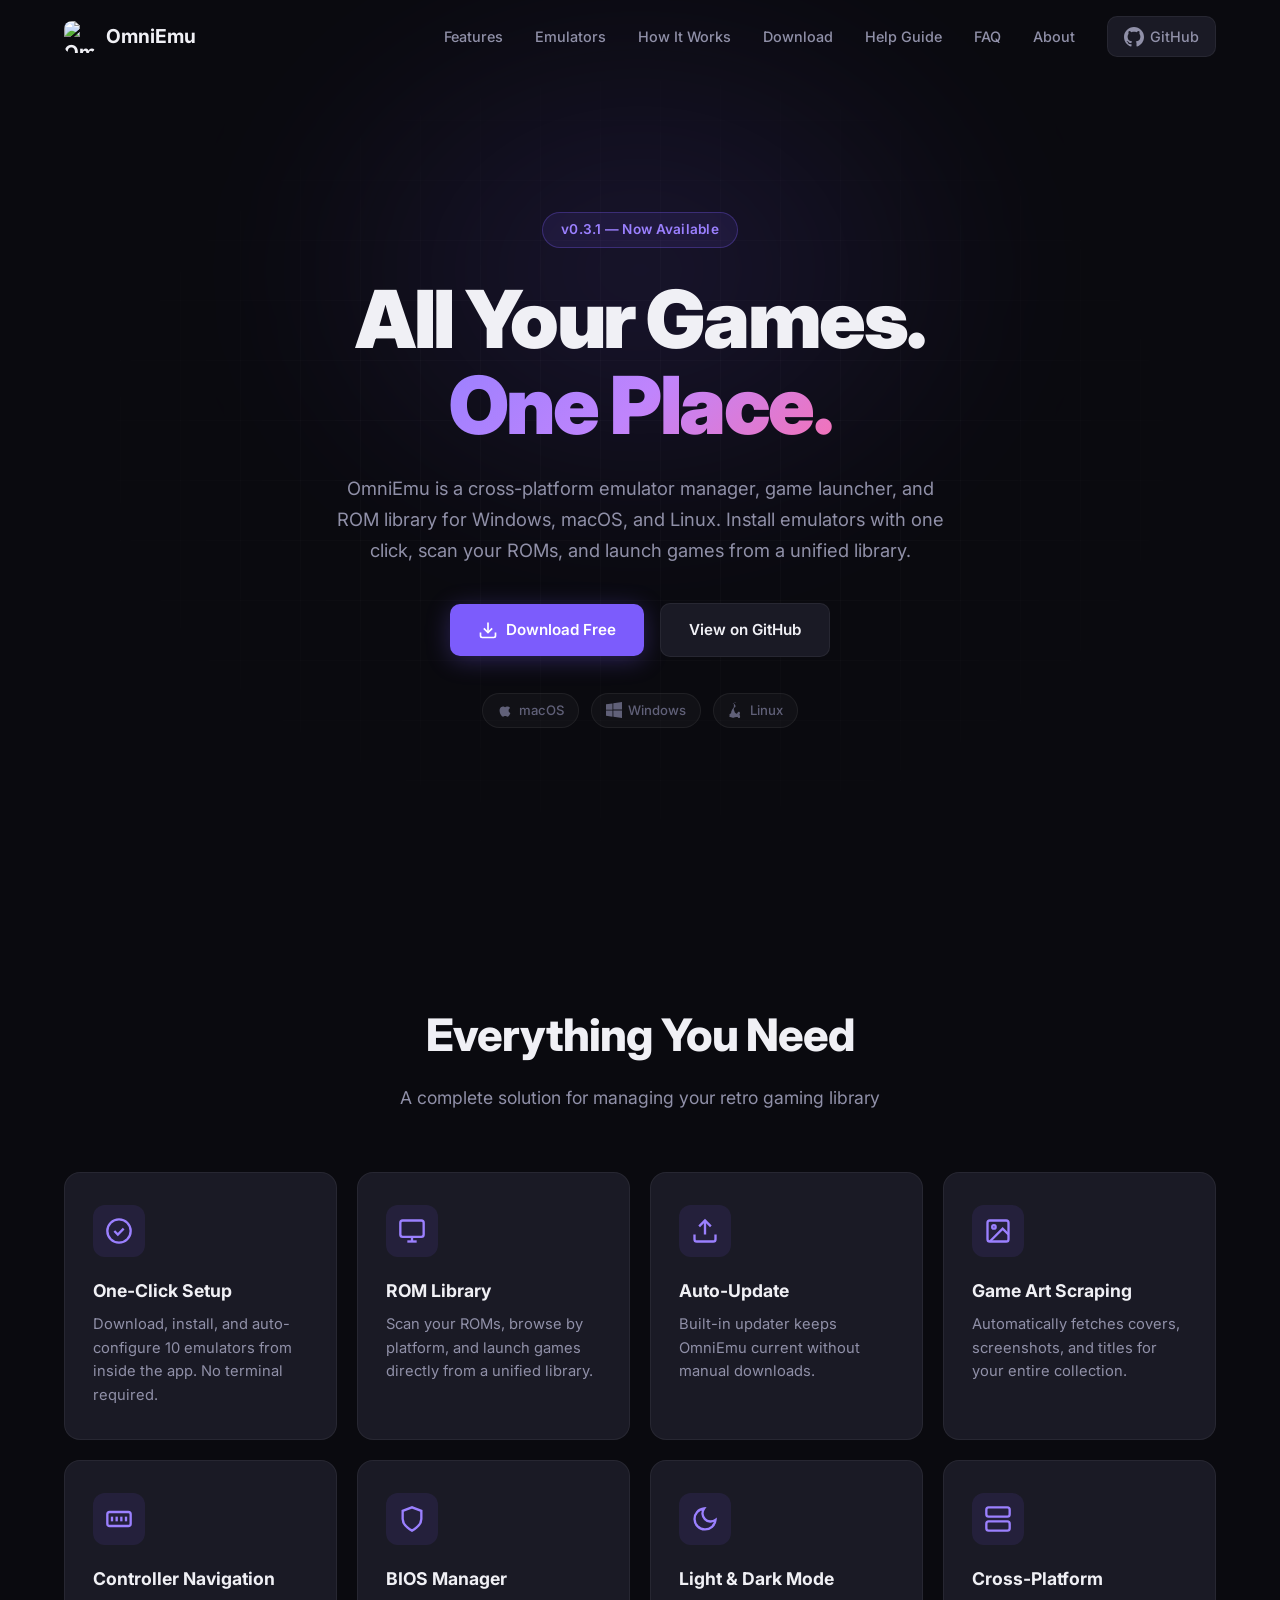
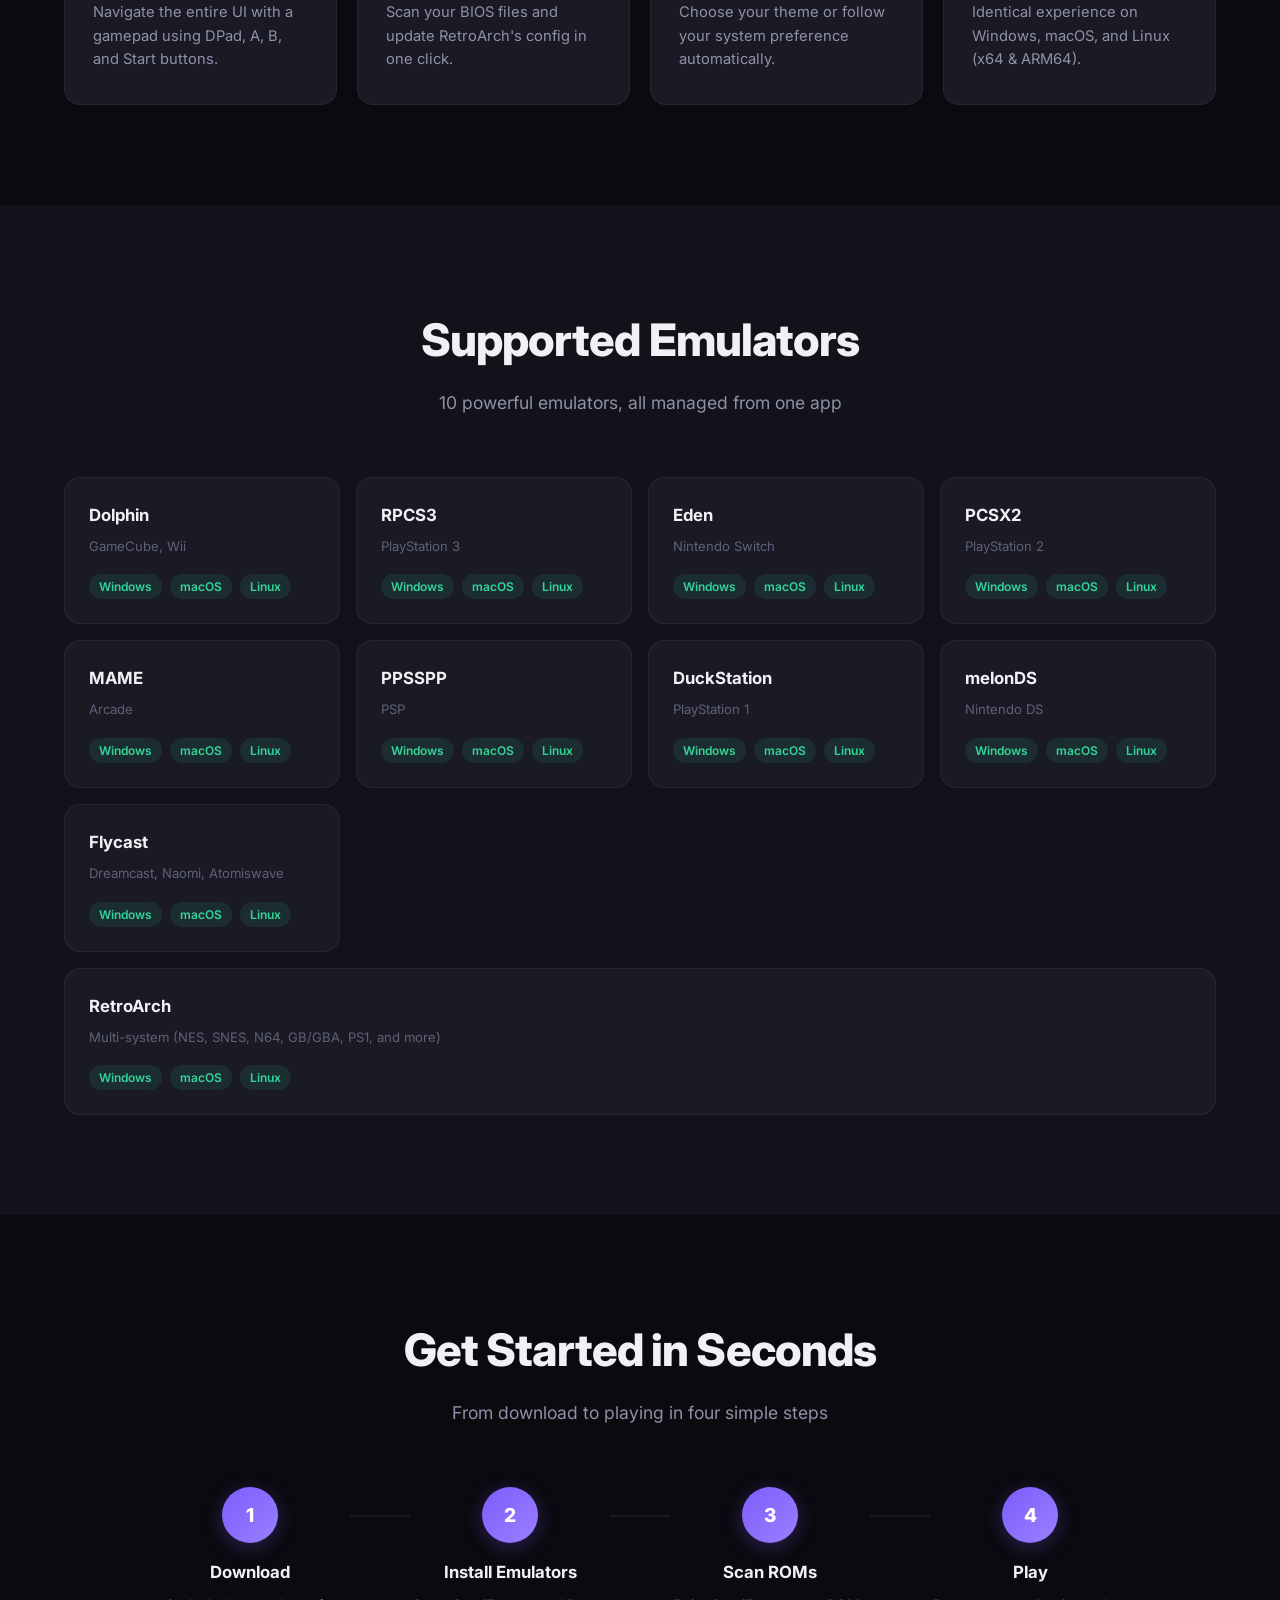
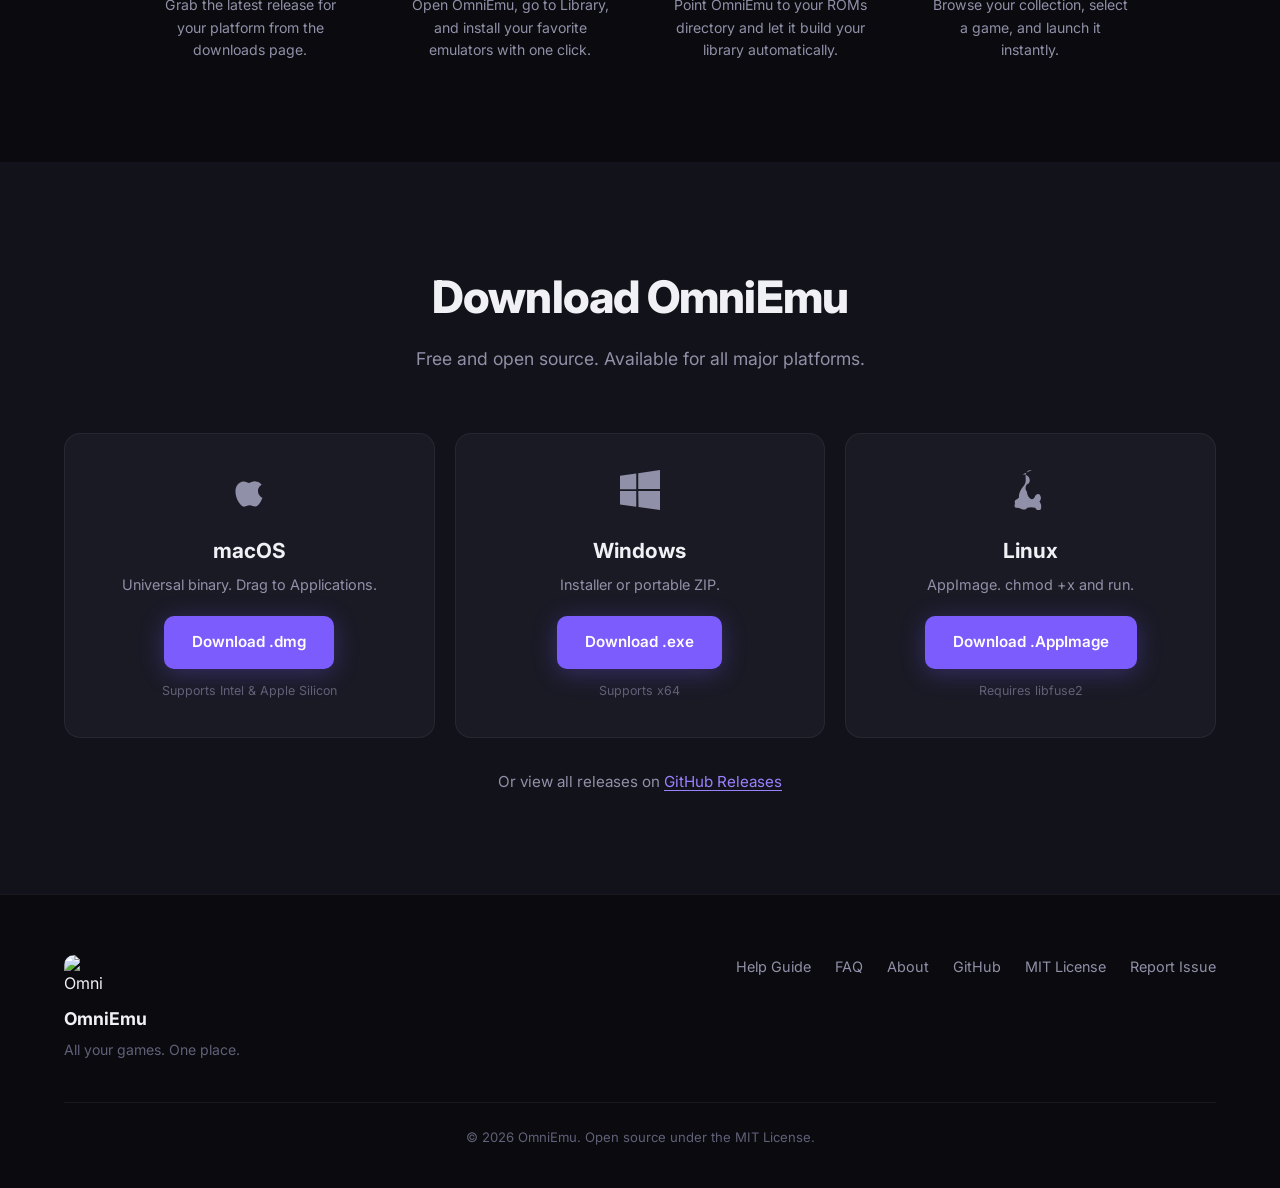
==== index.html @ 3eb29f6f "website finished for now yaaaa" ====
<!DOCTYPE html>
<html lang="en">
<head>
    <meta charset="UTF-8">
    <meta name="viewport" content="width=device-width, initial-scale=1.0">
    <title>OmniEmu - All Your Games. One Place.</title>
    <link rel="stylesheet" href="style.css">
    <link rel="icon" type="image/png" href="https://raw.githubusercontent.com/mileswolfallen2/OmniEmu2.0/main/assets/icon.png">
    <link rel="preconnect" href="https://fonts.googleapis.com">
    <link rel="preconnect" href="https://fonts.gstatic.com" crossorigin>
    <link href="https://fonts.googleapis.com/css2?family=Inter:wght@400;500;600;700;800;900&display=swap" rel="stylesheet">
</head>
<body>
    <!-- Navbar -->
    <nav class="navbar">
        <div class="nav-container">
            <a href="#" class="nav-logo">
                <img src="https://raw.githubusercontent.com/mileswolfallen2/OmniEmu2.0/main/assets/icon.png" alt="OmniEmu" class="nav-icon">
                <span>OmniEmu</span>
            </a>
            <div class="nav-links">
                <a href="#features">Features</a>
                <a href="#emulators">Emulators</a>
                <a href="#how-it-works">How It Works</a>
                <a href="#download">Download</a>
                <a href="help-guide.html">Help Guide</a>
                <a href="faq.html">FAQ</a>
                <a href="about.html">About</a>
                <a href="https://github.com/mileswolfallen2/OmniEmu2.0" target="_blank" class="nav-github">
                    <svg width="20" height="20" viewBox="0 0 24 24" fill="currentColor"><path d="M12 0c-6.626 0-12 5.373-12 12 0 5.302 3.438 9.8 8.207 11.387.599.111.793-.261.793-.577v-2.234c-3.338.726-4.033-1.416-4.033-1.416-.546-1.387-1.333-1.756-1.333-1.756-1.089-.745.083-.729.083-.729 1.205.084 1.839 1.237 1.839 1.237 1.07 1.834 2.807 1.304 3.492.997.107-.775.418-1.305.762-1.604-2.665-.305-5.467-1.334-5.467-5.931 0-1.311.469-2.381 1.236-3.221-.124-.303-.535-1.524.117-3.176 0 0 1.008-.322 3.301 1.23.957-.266 1.983-.399 3.003-.404 1.02.005 2.047.138 3.006.404 2.291-1.552 3.297-1.23 3.297-1.23.653 1.653.242 2.874.118 3.176.77.84 1.235 1.911 1.235 3.221 0 4.609-2.807 5.624-5.479 5.921.43.372.823 1.102.823 2.222v3.293c0 .319.192.694.801.576 4.765-1.589 8.199-6.086 8.199-11.386 0-6.627-5.373-12-12-12z"/></svg>
                    GitHub
                </a>
            </div>
            <button class="nav-toggle" aria-label="Toggle menu">
                <span></span>
                <span></span>
                <span></span>
            </button>
        </div>
    </nav>

    <!-- Hero Section -->
    <section class="hero">
        <div class="hero-bg">
            <div class="hero-glow"></div>
            <div class="hero-grid"></div>
        </div>
        <div class="hero-content">
            <div class="hero-badge">v0.3.1 &mdash; Now Available</div>
            <h1>All Your Games.<br><span class="gradient-text">One Place.</span></h1>
            <p class="hero-desc">OmniEmu is a cross-platform emulator manager, game launcher, and ROM library for Windows, macOS, and Linux. Install emulators with one click, scan your ROMs, and launch games from a unified library.</p>
            <div class="hero-buttons">
                <a href="#download" class="btn btn-primary">
                    <svg width="20" height="20" viewBox="0 0 24 24" fill="none" stroke="currentColor" stroke-width="2"><path d="M21 15v4a2 2 0 0 1-2 2H5a2 2 0 0 1-2-2v-4"/><polyline points="7 10 12 15 17 10"/><line x1="12" y1="15" x2="12" y2="3"/></svg>
                    Download Free
                </a>
                <a href="https://github.com/mileswolfallen2/OmniEmu2.0" target="_blank" class="btn btn-secondary">
                    View on GitHub
                </a>
            </div>
            <div class="hero-platforms">
                <span class="platform-tag">
                    <svg width="16" height="16" viewBox="0 0 24 24" fill="currentColor"><path d="M18.71 19.5c-.83 1.24-1.71 2.45-3.05 2.47-1.34.03-1.77-.79-3.29-.79-1.53 0-2 .77-3.27.82-1.31.05-2.3-1.32-3.14-2.53C4.25 17 2.94 12.45 4.7 9.39c.87-1.52 2.43-2.48 4.12-2.51 1.28-.02 2.5.87 3.29.87.78 0 2.26-1.07 3.8-.91.65.03 2.47.26 3.64 1.98-.09.06-2.17 1.28-2.15 3.81.03 3.02 2.65 4.03 2.68 4.04-.03.07-.42 1.44-1.38 2.83"/></svg>
                    macOS
                </span>
                <span class="platform-tag">
                    <svg width="16" height="16" viewBox="0 0 24 24" fill="currentColor"><path d="M0 3.449L9.75 2.1v9.451H0m10.949-9.602L24 0v11.4H10.949M0 12.6h9.75v9.451L0 20.699M10.949 12.6H24V24l-12.9-1.801"/></svg>
                    Windows
                </span>
                <span class="platform-tag">
                    <svg width="16" height="16" viewBox="0 0 24 24" fill="currentColor"><path d="M12.504 0c-.155 0-.315.008-.48.021-4.226.333-3.105 4.807-3.17 6.298-.076 1.092-.3 1.953-1.05 3.02-.885 1.051-2.127 2.75-2.716 4.521-.278.832-.41 1.684-.287 2.489a.424.424 0 00-.11.135c-.26.268-.45.6-.663.839-.199.199-.485.267-.797.4-.313.136-.658.269-.864.68-.09.189-.136.394-.132.602 0 .199.027.4.055.536.058.399.116.728.04.97-.249.68-.28 1.145-.106 1.484.174.334.535.47.94.601.81.2 1.91.135 2.774.6.926.466 1.866.67 2.616.47.526-.116.97-.464 1.208-.946.587-.003 1.23-.269 2.26-.334.699-.058 1.574.267 2.577.2.025.134.063.198.114.333l.003.003c.391.778 1.113 1.368 1.884 1.43.199.021.403-.008.602-.083a.424.424 0 00.27-.198c.164-.27.361-.6.464-.87.199-.536.2-.945.2-1.354 0-.399-.027-.87-.2-1.368-.165-.536-.465-.99-.742-1.354a.424.424 0 00-.135-.135c.466-.534.742-1.154.87-1.864.06-.399.04-.81-.199-1.368-.199-.536-.465-.945-.864-1.155-.2-.1-.4-.134-.6-.134-.399 0-.8.134-1.154.4-.334.268-.536.67-.735 1.07-.066.134-.134.268-.2.4-.334.668-.87 1.206-1.605 1.143-.668-.06-1.143-.464-1.543-.863-.6-.6-.945-1.339-1.208-2.14-.134-.399-.2-.8-.266-1.27-.01-.134-.02-.2-.02-.267-.199-.2-.399-.4-.536-.668-.2-.399-.267-.8-.267-1.268 0-.536.067-1.071.267-1.54.2-.4.465-.735.864-1.07.2-.135.466-.2.668-.334.2-.134.334-.4.466-.668.2-.4.267-.8.267-1.268 0-.134-.02-.2-.034-.334-.067-.536-.267-1-.536-1.402-.4-.6-.945-1.07-1.606-1.339-.668-.267-1.405-.334-2.205-.334z"/></svg>
                    Linux
                </span>
            </div>
        </div>
    </section>

    <!-- Features Section -->
    <section id="features" class="section">
        <div class="container">
            <div class="section-header">
                <h2>Everything You Need</h2>
                <p>A complete solution for managing your retro gaming library</p>
            </div>
            <div class="features-grid">
                <div class="feature-card">
                    <div class="feature-icon">
                        <svg width="28" height="28" viewBox="0 0 24 24" fill="none" stroke="currentColor" stroke-width="2"><circle cx="12" cy="12" r="10"/><path d="M8 12l3 3 5-5"/></svg>
                    </div>
                    <h3>One-Click Setup</h3>
                    <p>Download, install, and auto-configure 10 emulators from inside the app. No terminal required.</p>
                </div>
                <div class="feature-card">
                    <div class="feature-icon">
                        <svg width="28" height="28" viewBox="0 0 24 24" fill="none" stroke="currentColor" stroke-width="2"><rect x="2" y="3" width="20" height="14" rx="2"/><line x1="8" y1="21" x2="16" y2="21"/><line x1="12" y1="17" x2="12" y2="21"/></svg>
                    </div>
                    <h3>ROM Library</h3>
                    <p>Scan your ROMs, browse by platform, and launch games directly from a unified library.</p>
                </div>
                <div class="feature-card">
                    <div class="feature-icon">
                        <svg width="28" height="28" viewBox="0 0 24 24" fill="none" stroke="currentColor" stroke-width="2"><path d="M21 15v4a2 2 0 0 1-2 2H5a2 2 0 0 1-2-2v-4"/><polyline points="17 8 12 3 7 8"/><line x1="12" y1="3" x2="12" y2="15"/></svg>
                    </div>
                    <h3>Auto-Update</h3>
                    <p>Built-in updater keeps OmniEmu current without manual downloads.</p>
                </div>
                <div class="feature-card">
                    <div class="feature-icon">
                        <svg width="28" height="28" viewBox="0 0 24 24" fill="none" stroke="currentColor" stroke-width="2"><rect x="3" y="3" width="18" height="18" rx="2"/><circle cx="8.5" cy="8.5" r="1.5"/><path d="M21 15l-5-5L5 21"/></svg>
                    </div>
                    <h3>Game Art Scraping</h3>
                    <p>Automatically fetches covers, screenshots, and titles for your entire collection.</p>
                </div>
                <div class="feature-card">
                    <div class="feature-icon">
                        <svg width="28" height="28" viewBox="0 0 24 24" fill="none" stroke="currentColor" stroke-width="2"><rect x="2" y="6" width="20" height="12" rx="2"/><line x1="6" y1="10" x2="6" y2="14"/><line x1="10" y1="10" x2="10" y2="14"/><line x1="14" y1="10" x2="14" y2="14"/><line x1="18" y1="10" x2="18" y2="14"/></svg>
                    </div>
                    <h3>Controller Navigation</h3>
                    <p>Navigate the entire UI with a gamepad using DPad, A, B, and Start buttons.</p>
                </div>
                <div class="feature-card">
                    <div class="feature-icon">
                        <svg width="28" height="28" viewBox="0 0 24 24" fill="none" stroke="currentColor" stroke-width="2"><path d="M12 22s8-4 8-10V5l-8-3-8 3v7c0 6 8 10 8 10z"/></svg>
                    </div>
                    <h3>BIOS Manager</h3>
                    <p>Scan your BIOS files and update RetroArch's config in one click.</p>
                </div>
                <div class="feature-card">
                    <div class="feature-icon">
                        <svg width="28" height="28" viewBox="0 0 24 24" fill="none" stroke="currentColor" stroke-width="2"><path d="M21 12.79A9 9 0 1 1 11.21 3 7 7 0 0 0 21 12.79z"/></svg>
                    </div>
                    <h3>Light & Dark Mode</h3>
                    <p>Choose your theme or follow your system preference automatically.</p>
                </div>
                <div class="feature-card">
                    <div class="feature-icon">
                        <svg width="28" height="28" viewBox="0 0 24 24" fill="none" stroke="currentColor" stroke-width="2"><rect x="2" y="2" width="20" height="8" rx="2" ry="2"/><rect x="2" y="14" width="20" height="8" rx="2" ry="2"/><line x1="6" y1="6" x2="6.01" y2="6"/><line x1="6" y1="18" x2="6.01" y2="18"/></svg>
                    </div>
                    <h3>Cross-Platform</h3>
                    <p>Identical experience on Windows, macOS, and Linux (x64 & ARM64).</p>
                </div>
            </div>
        </div>
    </section>

    <!-- Emulators Section -->
    <section id="emulators" class="section section-dark">
        <div class="container">
            <div class="section-header">
                <h2>Supported Emulators</h2>
                <p>10 powerful emulators, all managed from one app</p>
            </div>
            <div class="emulators-grid">
                <div class="emulator-card">
                    <div class="emulator-header">
                        <h3>Dolphin</h3>
                        <span class="emulator-systems">GameCube, Wii</span>
                    </div>
                    <div class="emulator-platforms">
                        <span class="check" title="Windows">Windows</span>
                        <span class="check" title="macOS">macOS</span>
                        <span class="check" title="Linux">Linux</span>
                    </div>
                </div>
                <div class="emulator-card">
                    <div class="emulator-header">
                        <h3>RPCS3</h3>
                        <span class="emulator-systems">PlayStation 3</span>
                    </div>
                    <div class="emulator-platforms">
                        <span class="check" title="Windows">Windows</span>
                        <span class="check" title="macOS">macOS</span>
                        <span class="check" title="Linux">Linux</span>
                    </div>
                </div>
                <div class="emulator-card">
                    <div class="emulator-header">
                        <h3>Eden</h3>
                        <span class="emulator-systems">Nintendo Switch</span>
                    </div>
                    <div class="emulator-platforms">
                        <span class="check" title="Windows">Windows</span>
                        <span class="check" title="macOS">macOS</span>
                        <span class="check" title="Linux">Linux</span>
                    </div>
                </div>
                <div class="emulator-card">
                    <div class="emulator-header">
                        <h3>PCSX2</h3>
                        <span class="emulator-systems">PlayStation 2</span>
                    </div>
                    <div class="emulator-platforms">
                        <span class="check" title="Windows">Windows</span>
                        <span class="check" title="macOS">macOS</span>
                        <span class="check" title="Linux">Linux</span>
                    </div>
                </div>
                <div class="emulator-card">
                    <div class="emulator-header">
                        <h3>MAME</h3>
                        <span class="emulator-systems">Arcade</span>
                    </div>
                    <div class="emulator-platforms">
                        <span class="check" title="Windows">Windows</span>
                        <span class="check" title="macOS">macOS</span>
                        <span class="check" title="Linux">Linux</span>
                    </div>
                </div>
                <div class="emulator-card">
                    <div class="emulator-header">
                        <h3>PPSSPP</h3>
                        <span class="emulator-systems">PSP</span>
                    </div>
                    <div class="emulator-platforms">
                        <span class="check" title="Windows">Windows</span>
                        <span class="check" title="macOS">macOS</span>
                        <span class="check" title="Linux">Linux</span>
                    </div>
                </div>
                <div class="emulator-card">
                    <div class="emulator-header">
                        <h3>DuckStation</h3>
                        <span class="emulator-systems">PlayStation 1</span>
                    </div>
                    <div class="emulator-platforms">
                        <span class="check" title="Windows">Windows</span>
                        <span class="check" title="macOS">macOS</span>
                        <span class="check" title="Linux">Linux</span>
                    </div>
                </div>
                <div class="emulator-card">
                    <div class="emulator-header">
                        <h3>melonDS</h3>
                        <span class="emulator-systems">Nintendo DS</span>
                    </div>
                    <div class="emulator-platforms">
                        <span class="check" title="Windows">Windows</span>
                        <span class="check" title="macOS">macOS</span>
                        <span class="check" title="Linux">Linux</span>
                    </div>
                </div>
                <div class="emulator-card">
                    <div class="emulator-header">
                        <h3>Flycast</h3>
                        <span class="emulator-systems">Dreamcast, Naomi, Atomiswave</span>
                    </div>
                    <div class="emulator-platforms">
                        <span class="check" title="Windows">Windows</span>
                        <span class="check" title="macOS">macOS</span>
                        <span class="check" title="Linux">Linux</span>
                    </div>
                </div>
                <div class="emulator-card emulator-card-wide">
                    <div class="emulator-header">
                        <h3>RetroArch</h3>
                        <span class="emulator-systems">Multi-system (NES, SNES, N64, GB/GBA, PS1, and more)</span>
                    </div>
                    <div class="emulator-platforms">
                        <span class="check" title="Windows">Windows</span>
                        <span class="check" title="macOS">macOS</span>
                        <span class="check" title="Linux">Linux</span>
                    </div>
                </div>
            </div>
        </div>
    </section>

    <!-- How It Works Section -->
    <section id="how-it-works" class="section">
        <div class="container">
            <div class="section-header">
                <h2>Get Started in Seconds</h2>
                <p>From download to playing in four simple steps</p>
            </div>
            <div class="steps">
                <div class="step">
                    <div class="step-number">1</div>
                    <h3>Download</h3>
                    <p>Grab the latest release for your platform from the downloads page.</p>
                </div>
                <div class="step-connector"></div>
                <div class="step">
                    <div class="step-number">2</div>
                    <h3>Install Emulators</h3>
                    <p>Open OmniEmu, go to Library, and install your favorite emulators with one click.</p>
                </div>
                <div class="step-connector"></div>
                <div class="step">
                    <div class="step-number">3</div>
                    <h3>Scan ROMs</h3>
                    <p>Point OmniEmu to your ROMs directory and let it build your library automatically.</p>
                </div>
                <div class="step-connector"></div>
                <div class="step">
                    <div class="step-number">4</div>
                    <h3>Play</h3>
                    <p>Browse your collection, select a game, and launch it instantly.</p>
                </div>
            </div>
        </div>
    </section>

    <!-- Download Section -->
    <section id="download" class="section section-dark">
        <div class="container">
            <div class="section-header">
                <h2>Download OmniEmu</h2>
                <p>Free and open source. Available for all major platforms.</p>
            </div>
            <div class="download-cards">
                <div class="download-card">
                    <div class="download-icon">
                        <svg width="40" height="40" viewBox="0 0 24 24" fill="currentColor"><path d="M18.71 19.5c-.83 1.24-1.71 2.45-3.05 2.47-1.34.03-1.77-.79-3.29-.79-1.53 0-2 .77-3.27.82-1.31.05-2.3-1.32-3.14-2.53C4.25 17 2.94 12.45 4.7 9.39c.87-1.52 2.43-2.48 4.12-2.51 1.28-.02 2.5.87 3.29.87.78 0 2.26-1.07 3.8-.91.65.03 2.47.26 3.64 1.98-.09.06-2.17 1.28-2.15 3.81.03 3.02 2.65 4.03 2.68 4.04-.03.07-.42 1.44-1.38 2.83"/></svg>
                    </div>
                    <h3>macOS</h3>
                    <p class="download-desc">Universal binary. Drag to Applications.</p>
                    <a href="https://github.com/mileswolfallen2/OmniEmu2.0/releases/latest" target="_blank" class="btn btn-primary">Download .dmg</a>
                    <span class="download-note">Supports Intel & Apple Silicon</span>
                </div>
                <div class="download-card">
                    <div class="download-icon">
                        <svg width="40" height="40" viewBox="0 0 24 24" fill="currentColor"><path d="M0 3.449L9.75 2.1v9.451H0m10.949-9.602L24 0v11.4H10.949M0 12.6h9.75v9.451L0 20.699M10.949 12.6H24V24l-12.9-1.801"/></svg>
                    </div>
                    <h3>Windows</h3>
                    <p class="download-desc">Installer or portable ZIP.</p>
                    <a href="https://github.com/mileswolfallen2/OmniEmu2.0/releases/latest" target="_blank" class="btn btn-primary">Download .exe</a>
                    <span class="download-note">Supports x64</span>
                </div>
                <div class="download-card">
                    <div class="download-icon">
                        <svg width="40" height="40" viewBox="0 0 24 24" fill="currentColor"><path d="M12.504 0c-.155 0-.315.008-.48.021-4.226.333-3.105 4.807-3.17 6.298-.076 1.092-.3 1.953-1.05 3.02-.885 1.051-2.127 2.75-2.716 4.521-.278.832-.41 1.684-.287 2.489a.424.424 0 00-.11.135c-.26.268-.45.6-.663.839-.199.199-.485.267-.797.4-.313.136-.658.269-.864.68-.09.189-.136.394-.132.602 0 .199.027.4.055.536.058.399.116.728.04.97-.249.68-.28 1.145-.106 1.484.174.334.535.47.94.601.81.2 1.91.135 2.774.6.926.466 1.866.67 2.616.47.526-.116.97-.464 1.208-.946.587-.003 1.23-.269 2.26-.334.699-.058 1.574.267 2.577.2.025.134.063.198.114.333l.003.003c.391.778 1.113 1.368 1.884 1.43.199.021.403-.008.602-.083a.424.424 0 00.27-.198c.164-.27.361-.6.464-.87.199-.536.2-.945.2-1.354 0-.399-.027-.87-.2-1.368-.165-.536-.465-.99-.742-1.354a.424.424 0 00-.135-.135c.466-.534.742-1.154.87-1.864.06-.399.04-.81-.199-1.368-.199-.536-.465-.945-.864-1.155-.2-.1-.4-.134-.6-.134-.399 0-.8.134-1.154.4-.334.268-.536.67-.735 1.07-.066.134-.134.268-.2.4-.334.668-.87 1.206-1.605 1.143-.668-.06-1.143-.464-1.543-.863-.6-.6-.945-1.339-1.208-2.14-.134-.399-.2-.8-.266-1.27-.01-.134-.02-.2-.02-.267-.199-.2-.399-.4-.536-.668-.2-.399-.267-.8-.267-1.268 0-.536.067-1.071.267-1.54.2-.4.465-.735.864-1.07.2-.135.466-.2.668-.334.2-.134.334-.4.466-.668.2-.4.267-.8.267-1.268 0-.134-.02-.2-.034-.334-.067-.536-.267-1-.536-1.402-.4-.6-.945-1.07-1.606-1.339-.668-.267-1.405-.334-2.205-.334z"/></svg>
                    </div>
                    <h3>Linux</h3>
                    <p class="download-desc">AppImage. chmod +x and run.</p>
                    <a href="https://github.com/mileswolfallen2/OmniEmu2.0/releases/latest" target="_blank" class="btn btn-primary">Download .AppImage</a>
                    <span class="download-note">Requires libfuse2</span>
                </div>
            </div>
            <p class="download-all">
                Or view all releases on <a href="https://github.com/mileswolfallen2/OmniEmu2.0/releases" target="_blank">GitHub Releases</a>
            </p>
        </div>
    </section>

    <!-- License Section -->
    <section class="section section-footer">
        <div class="container">
            <div class="footer-content">
                <div class="footer-brand">
                    <img src="https://raw.githubusercontent.com/mileswolfallen2/OmniEmu2.0/main/assets/icon.png" alt="OmniEmu" class="footer-icon">
                    <span class="footer-name">OmniEmu</span>
                    <p class="footer-tagline">All your games. One place.</p>
                </div>
                <div class="footer-links">
                    <a href="help-guide.html">Help Guide</a>
                    <a href="faq.html">FAQ</a>
                    <a href="about.html">About</a>
                    <a href="https://github.com/mileswolfallen2/OmniEmu2.0" target="_blank">GitHub</a>
                    <a href="https://github.com/mileswolfallen2/OmniEmu2.0/blob/main/LICENSE" target="_blank">MIT License</a>
                    <a href="https://github.com/mileswolfallen2/OmniEmu2.0/issues" target="_blank">Report Issue</a>
                </div>
            </div>
            <div class="footer-bottom">
                <p>&copy; 2026 OmniEmu. Open source under the MIT License.</p>
            </div>
        </div>
    </section>

    <script>
        // Mobile nav toggle
        const toggle = document.querySelector('.nav-toggle');
        const links = document.querySelector('.nav-links');
        toggle.addEventListener('click', () => {
            links.classList.toggle('active');
            toggle.classList.toggle('active');
        });

        // Close mobile nav on link click
        document.querySelectorAll('.nav-links a').forEach(link => {
            link.addEventListener('click', () => {
                links.classList.remove('active');
                toggle.classList.remove('active');
            });
        });

        // Navbar scroll effect
        window.addEventListener('scroll', () => {
            const nav = document.querySelector('.navbar');
            nav.classList.toggle('scrolled', window.scrollY > 50);
        });

        // Smooth scroll for anchor links
        document.querySelectorAll('a[href^="#"]').forEach(anchor => {
            anchor.addEventListener('click', function (e) {
                e.preventDefault();
                const target = document.querySelector(this.getAttribute('href'));
                if (target) {
                    target.scrollIntoView({ behavior: 'smooth', block: 'start' });
                }
            });
        });

        // Intersection Observer for scroll animations
        const observerOptions = { threshold: 0.1, rootMargin: '0px 0px -50px 0px' };
        const observer = new IntersectionObserver((entries) => {
            entries.forEach(entry => {
                if (entry.isIntersecting) {
                    entry.target.classList.add('visible');
                }
            });
        }, observerOptions);

        document.querySelectorAll('.feature-card, .emulator-card, .step, .download-card').forEach(el => {
            observer.observe(el);
        });
    </script>
</body>
</html>
---- style.css ----
*, *::before, *::after {
    margin: 0;
    padding: 0;
    box-sizing: border-box;
}

:root {
    --bg-primary: #0a0a0f;
    --bg-secondary: #12121a;
    --bg-card: #1a1a25;
    --bg-card-hover: #22223a;
    --text-primary: #f0f0f5;
    --text-secondary: #9090a8;
    --text-muted: #606078;
    --accent: #7c5cfc;
    --accent-light: #9b80ff;
    --accent-dark: #5a3cd4;
    --accent-glow: rgba(124, 92, 252, 0.3);
    --green: #34d399;
    --border: rgba(255, 255, 255, 0.06);
    --border-hover: rgba(255, 255, 255, 0.12);
    --radius: 16px;
    --radius-sm: 10px;
    --transition: 0.25s cubic-bezier(0.4, 0, 0.2, 1);
}

html {
    scroll-behavior: smooth;
}

body {
    font-family: 'Inter', -apple-system, BlinkMacSystemFont, sans-serif;
    background: var(--bg-primary);
    color: var(--text-primary);
    line-height: 1.6;
    overflow-x: hidden;
    -webkit-font-smoothing: antialiased;
}

.container {
    max-width: 1200px;
    margin: 0 auto;
    padding: 0 24px;
}

a {
    color: inherit;
    text-decoration: none;
}

/* ── Navbar ── */
.navbar {
    position: fixed;
    top: 0;
    left: 0;
    right: 0;
    z-index: 100;
    padding: 16px 0;
    transition: var(--transition);
    background: transparent;
}

.navbar.scrolled {
    background: rgba(10, 10, 15, 0.85);
    backdrop-filter: blur(20px);
    -webkit-backdrop-filter: blur(20px);
    border-bottom: 1px solid var(--border);
    padding: 10px 0;
}

.nav-container {
    max-width: 1200px;
    margin: 0 auto;
    padding: 0 24px;
    display: flex;
    align-items: center;
    justify-content: space-between;
}

.nav-logo {
    display: flex;
    align-items: center;
    gap: 10px;
    font-weight: 700;
    font-size: 1.2rem;
}

.nav-icon {
    width: 32px;
    height: 32px;
    border-radius: 8px;
}

.nav-links {
    display: flex;
    align-items: center;
    gap: 32px;
}

.nav-links a {
    font-size: 0.9rem;
    color: var(--text-secondary);
    transition: color var(--transition);
    font-weight: 500;
}

.nav-links a:hover {
    color: var(--text-primary);
}

.nav-github {
    display: flex;
    align-items: center;
    gap: 6px;
    background: var(--bg-card);
    padding: 8px 16px;
    border-radius: var(--radius-sm);
    border: 1px solid var(--border);
    transition: var(--transition);
}

.nav-github:hover {
    background: var(--bg-card-hover);
    border-color: var(--border-hover);
}

.nav-toggle {
    display: none;
    flex-direction: column;
    gap: 5px;
    background: none;
    border: none;
    cursor: pointer;
    padding: 4px;
}

.nav-toggle span {
    display: block;
    width: 22px;
    height: 2px;
    background: var(--text-primary);
    border-radius: 2px;
    transition: var(--transition);
}

/* ── Hero ── */
.hero {
    position: relative;
    min-height: 100vh;
    display: flex;
    align-items: center;
    justify-content: center;
    text-align: center;
    padding: 120px 24px 80px;
    overflow: hidden;
}

.hero-bg {
    position: absolute;
    inset: 0;
    pointer-events: none;
}

.hero-glow {
    position: absolute;
    top: 30%;
    left: 50%;
    transform: translate(-50%, -50%);
    width: 800px;
    height: 600px;
    background: radial-gradient(ellipse, var(--accent-glow) 0%, transparent 70%);
    opacity: 0.5;
    filter: blur(80px);
}

.hero-grid {
    position: absolute;
    inset: 0;
    background-image:
        linear-gradient(rgba(255, 255, 255, 0.02) 1px, transparent 1px),
        linear-gradient(90deg, rgba(255, 255, 255, 0.02) 1px, transparent 1px);
    background-size: 60px 60px;
    mask-image: radial-gradient(ellipse at center, black 30%, transparent 70%);
    -webkit-mask-image: radial-gradient(ellipse at center, black 30%, transparent 70%);
}

.hero-content {
    position: relative;
    z-index: 1;
    max-width: 800px;
}

.hero-badge {
    display: inline-block;
    background: rgba(124, 92, 252, 0.1);
    border: 1px solid rgba(124, 92, 252, 0.3);
    color: var(--accent-light);
    padding: 6px 18px;
    border-radius: 100px;
    font-size: 0.85rem;
    font-weight: 600;
    margin-bottom: 28px;
    letter-spacing: 0.02em;
}

.hero h1 {
    font-size: clamp(2.8rem, 7vw, 5rem);
    font-weight: 900;
    line-height: 1.08;
    letter-spacing: -0.03em;
    margin-bottom: 24px;
}

.gradient-text {
    background: linear-gradient(135deg, var(--accent-light), #c084fc, #f472b6);
    -webkit-background-clip: text;
    -webkit-text-fill-color: transparent;
    background-clip: text;
}

.hero-desc {
    font-size: 1.15rem;
    color: var(--text-secondary);
    max-width: 620px;
    margin: 0 auto 36px;
    line-height: 1.7;
}

.hero-buttons {
    display: flex;
    align-items: center;
    justify-content: center;
    gap: 16px;
    margin-bottom: 36px;
    flex-wrap: wrap;
}

.btn {
    display: inline-flex;
    align-items: center;
    gap: 8px;
    padding: 14px 28px;
    border-radius: var(--radius-sm);
    font-size: 0.95rem;
    font-weight: 600;
    transition: var(--transition);
    cursor: pointer;
    border: none;
    font-family: inherit;
}

.btn-primary {
    background: var(--accent);
    color: #fff;
    box-shadow: 0 4px 24px var(--accent-glow);
}

.btn-primary:hover {
    background: var(--accent-light);
    box-shadow: 0 6px 32px rgba(124, 92, 252, 0.45);
    transform: translateY(-2px);
}

.btn-secondary {
    background: var(--bg-card);
    color: var(--text-primary);
    border: 1px solid var(--border);
}

.btn-secondary:hover {
    background: var(--bg-card-hover);
    border-color: var(--border-hover);
    transform: translateY(-2px);
}

.hero-platforms {
    display: flex;
    align-items: center;
    justify-content: center;
    gap: 12px;
    flex-wrap: wrap;
}

.platform-tag {
    display: inline-flex;
    align-items: center;
    gap: 6px;
    font-size: 0.82rem;
    color: var(--text-muted);
    background: rgba(255, 255, 255, 0.03);
    border: 1px solid var(--border);
    padding: 6px 14px;
    border-radius: 100px;
    font-weight: 500;
}

/* ── Sections ── */
.section {
    padding: 100px 0;
}

.section-dark {
    background: var(--bg-secondary);
}

.section-header {
    text-align: center;
    margin-bottom: 60px;
}

.section-header h2 {
    font-size: clamp(1.8rem, 4vw, 2.8rem);
    font-weight: 800;
    letter-spacing: -0.02em;
    margin-bottom: 12px;
}

.section-header p {
    color: var(--text-secondary);
    font-size: 1.1rem;
    max-width: 500px;
    margin: 0 auto;
}

/* ── Features Grid ── */
.features-grid {
    display: grid;
    grid-template-columns: repeat(auto-fill, minmax(260px, 1fr));
    gap: 20px;
}

.feature-card {
    background: var(--bg-card);
    border: 1px solid var(--border);
    border-radius: var(--radius);
    padding: 32px 28px;
    transition: var(--transition);
    opacity: 0;
    transform: translateY(20px);
}

.feature-card.visible {
    opacity: 1;
    transform: translateY(0);
}

.feature-card:hover {
    background: var(--bg-card-hover);
    border-color: var(--border-hover);
    transform: translateY(-4px);
}

.feature-icon {
    width: 52px;
    height: 52px;
    display: flex;
    align-items: center;
    justify-content: center;
    background: rgba(124, 92, 252, 0.1);
    border-radius: 12px;
    color: var(--accent-light);
    margin-bottom: 20px;
}

.feature-card h3 {
    font-size: 1.1rem;
    font-weight: 700;
    margin-bottom: 8px;
}

.feature-card p {
    color: var(--text-secondary);
    font-size: 0.92rem;
    line-height: 1.6;
}

/* ── Emulators Grid ── */
.emulators-grid {
    display: grid;
    grid-template-columns: repeat(auto-fill, minmax(220px, 1fr));
    gap: 16px;
}

.emulator-card {
    background: var(--bg-card);
    border: 1px solid var(--border);
    border-radius: var(--radius);
    padding: 24px;
    transition: var(--transition);
    opacity: 0;
    transform: translateY(20px);
}

.emulator-card.visible {
    opacity: 1;
    transform: translateY(0);
}

.emulator-card:hover {
    border-color: var(--accent);
    box-shadow: 0 0 0 1px var(--accent), 0 8px 32px rgba(124, 92, 252, 0.1);
}

.emulator-card-wide {
    grid-column: 1 / -1;
}

.emulator-header h3 {
    font-size: 1.05rem;
    font-weight: 700;
    margin-bottom: 4px;
}

.emulator-systems {
    font-size: 0.82rem;
    color: var(--text-muted);
}

.emulator-platforms {
    display: flex;
    gap: 8px;
    margin-top: 16px;
    flex-wrap: wrap;
}

.emulator-platforms .check {
    font-size: 0.75rem;
    font-weight: 600;
    color: var(--green);
    background: rgba(52, 211, 153, 0.1);
    padding: 3px 10px;
    border-radius: 100px;
}

/* ── Steps ── */
.steps {
    display: flex;
    align-items: flex-start;
    justify-content: center;
    gap: 0;
    flex-wrap: wrap;
}

.step {
    text-align: center;
    max-width: 200px;
    opacity: 0;
    transform: translateY(20px);
    flex: 1;
    min-width: 160px;
}

.step.visible {
    opacity: 1;
    transform: translateY(0);
}

.step-number {
    width: 56px;
    height: 56px;
    display: flex;
    align-items: center;
    justify-content: center;
    border-radius: 50%;
    background: linear-gradient(135deg, var(--accent), var(--accent-light));
    color: #fff;
    font-size: 1.2rem;
    font-weight: 800;
    margin: 0 auto 16px;
    box-shadow: 0 4px 20px var(--accent-glow);
}

.step h3 {
    font-size: 1.05rem;
    font-weight: 700;
    margin-bottom: 8px;
}

.step p {
    color: var(--text-secondary);
    font-size: 0.88rem;
    line-height: 1.6;
}

.step-connector {
    width: 60px;
    height: 2px;
    background: var(--border);
    margin-top: 28px;
    flex-shrink: 0;
}

/* ── Download Cards ── */
.download-cards {
    display: grid;
    grid-template-columns: repeat(auto-fit, minmax(280px, 1fr));
    gap: 20px;
    margin-bottom: 32px;
}

.download-card {
    background: var(--bg-card);
    border: 1px solid var(--border);
    border-radius: var(--radius);
    padding: 36px 28px;
    text-align: center;
    transition: var(--transition);
    opacity: 0;
    transform: translateY(20px);
}

.download-card.visible {
    opacity: 1;
    transform: translateY(0);
}

.download-card:hover {
    border-color: var(--border-hover);
    transform: translateY(-4px);
}

.download-icon {
    color: var(--text-secondary);
    margin-bottom: 16px;
}

.download-card h3 {
    font-size: 1.3rem;
    font-weight: 700;
    margin-bottom: 6px;
}

.download-desc {
    color: var(--text-secondary);
    font-size: 0.9rem;
    margin-bottom: 20px;
}

.download-note {
    display: block;
    margin-top: 12px;
    font-size: 0.78rem;
    color: var(--text-muted);
}

.download-all {
    text-align: center;
    color: var(--text-secondary);
    font-size: 0.95rem;
}

.download-all a {
    color: var(--accent-light);
    text-decoration: underline;
    text-underline-offset: 3px;
}

.download-all a:hover {
    color: var(--accent);
}

/* ── Footer ── */
.section-footer {
    padding: 60px 0 40px;
    border-top: 1px solid var(--border);
}

.footer-content {
    display: flex;
    align-items: flex-start;
    justify-content: space-between;
    margin-bottom: 40px;
    flex-wrap: wrap;
    gap: 24px;
}

.footer-brand {
    display: flex;
    flex-direction: column;
    gap: 6px;
}

.footer-icon {
    width: 40px;
    height: 40px;
    border-radius: 10px;
    margin-bottom: 4px;
}

.footer-name {
    font-weight: 700;
    font-size: 1.1rem;
}

.footer-tagline {
    color: var(--text-muted);
    font-size: 0.88rem;
}

.footer-links {
    display: flex;
    gap: 24px;
    flex-wrap: wrap;
}

.footer-links a {
    color: var(--text-secondary);
    font-size: 0.9rem;
    transition: color var(--transition);
}

.footer-links a:hover {
    color: var(--text-primary);
}

.footer-bottom {
    text-align: center;
    padding-top: 24px;
    border-top: 1px solid var(--border);
}

.footer-bottom p {
    color: var(--text-muted);
    font-size: 0.82rem;
}

/* ── Animations ── */
.feature-card,
.emulator-card,
.step,
.download-card {
    transition: opacity 0.5s ease, transform 0.5s ease, background 0.25s ease, border-color 0.25s ease, box-shadow 0.25s ease;
}

/* Stagger delay via nth-child */
.features-grid .feature-card:nth-child(1) { transition-delay: 0s; }
.features-grid .feature-card:nth-child(2) { transition-delay: 0.05s; }
.features-grid .feature-card:nth-child(3) { transition-delay: 0.1s; }
.features-grid .feature-card:nth-child(4) { transition-delay: 0.15s; }
.features-grid .feature-card:nth-child(5) { transition-delay: 0.2s; }
.features-grid .feature-card:nth-child(6) { transition-delay: 0.25s; }
.features-grid .feature-card:nth-child(7) { transition-delay: 0.3s; }
.features-grid .feature-card:nth-child(8) { transition-delay: 0.35s; }

.emulators-grid .emulator-card:nth-child(1) { transition-delay: 0s; }
.emulators-grid .emulator-card:nth-child(2) { transition-delay: 0.04s; }
.emulators-grid .emulator-card:nth-child(3) { transition-delay: 0.08s; }
.emulators-grid .emulator-card:nth-child(4) { transition-delay: 0.12s; }
.emulators-grid .emulator-card:nth-child(5) { transition-delay: 0.16s; }
.emulators-grid .emulator-card:nth-child(6) { transition-delay: 0.2s; }
.emulators-grid .emulator-card:nth-child(7) { transition-delay: 0.24s; }
.emulators-grid .emulator-card:nth-child(8) { transition-delay: 0.28s; }
.emulators-grid .emulator-card:nth-child(9) { transition-delay: 0.32s; }
.emulators-grid .emulator-card:nth-child(10) { transition-delay: 0.36s; }

.steps .step:nth-child(1) { transition-delay: 0s; }
.steps .step:nth-child(3) { transition-delay: 0.1s; }
.steps .step:nth-child(5) { transition-delay: 0.2s; }
.steps .step:nth-child(7) { transition-delay: 0.3s; }

.download-cards .download-card:nth-child(1) { transition-delay: 0s; }
.download-cards .download-card:nth-child(2) { transition-delay: 0.1s; }
.download-cards .download-card:nth-child(3) { transition-delay: 0.2s; }

/* ── Responsive ── */
@media (max-width: 768px) {
    .nav-links {
        display: none;
        position: absolute;
        top: 100%;
        left: 0;
        right: 0;
        flex-direction: column;
        background: rgba(10, 10, 15, 0.95);
        backdrop-filter: blur(20px);
        -webkit-backdrop-filter: blur(20px);
        padding: 24px;
        gap: 20px;
        border-bottom: 1px solid var(--border);
    }

    .nav-links.active {
        display: flex;
    }

    .nav-toggle {
        display: flex;
    }

    .nav-toggle.active span:nth-child(1) {
        transform: rotate(45deg) translate(5px, 5px);
    }

    .nav-toggle.active span:nth-child(2) {
        opacity: 0;
    }

    .nav-toggle.active span:nth-child(3) {
        transform: rotate(-45deg) translate(5px, -5px);
    }

    .hero h1 {
        font-size: 2.4rem;
    }

    .hero-desc {
        font-size: 1rem;
    }

    .steps {
        flex-direction: column;
        align-items: center;
    }

    .step-connector {
        width: 2px;
        height: 30px;
        margin: 0;
    }

    .footer-content {
        flex-direction: column;
        align-items: center;
        text-align: center;
    }
}

@media (max-width: 480px) {
    .hero {
        padding: 100px 16px 60px;
    }

    .hero-buttons {
        flex-direction: column;
    }

    .btn {
        width: 100%;
        justify-content: center;
    }

    .features-grid {
        grid-template-columns: 1fr;
    }

    .emulators-grid {
        grid-template-columns: 1fr;
    }

    .download-cards {
        grid-template-columns: 1fr;
    }
}

/* ══════════════════════════════════════════════════
   Shared Page Styles (Help Guide, FAQ, About)
   ══════════════════════════════════════════════════ */

/* ── Page Header ── */
.page-header {
    padding: 140px 0 60px;
    text-align: center;
    background: var(--bg-secondary);
    border-bottom: 1px solid var(--border);
}

.page-header h1 {
    font-size: clamp(2rem, 5vw, 3.2rem);
    font-weight: 900;
    letter-spacing: -0.03em;
    margin-bottom: 12px;
}

.page-header p {
    color: var(--text-secondary);
    font-size: 1.1rem;
    max-width: 500px;
    margin: 0 auto;
}

/* ── Active nav link ── */
.nav-links a.active {
    color: var(--text-primary);
}

/* ── Code Block ── */
.code-block {
    background: #0d0d14;
    border: 1px solid var(--border);
    border-radius: var(--radius-sm);
    padding: 16px 20px;
    margin-top: 12px;
    overflow-x: auto;
}

.code-block code {
    font-family: 'SF Mono', 'Fira Code', 'Cascadia Code', monospace;
    font-size: 0.85rem;
    color: var(--accent-light);
    line-height: 1.7;
    white-space: pre;
}

/* ── Guide Page ── */
.guide-toc {
    background: var(--bg-card);
    border: 1px solid var(--border);
    border-radius: var(--radius);
    padding: 32px;
}

.guide-toc h3 {
    font-size: 1rem;
    font-weight: 700;
    margin-bottom: 20px;
    color: var(--text-secondary);
}

.toc-grid {
    display: grid;
    grid-template-columns: repeat(auto-fill, minmax(240px, 1fr));
    gap: 8px;
}

.toc-link {
    display: flex;
    align-items: center;
    gap: 10px;
    padding: 10px 14px;
    border-radius: var(--radius-sm);
    color: var(--text-secondary);
    font-size: 0.9rem;
    font-weight: 500;
    transition: var(--transition);
}

.toc-link:hover {
    background: var(--bg-card-hover);
    color: var(--text-primary);
}

.toc-num {
    width: 26px;
    height: 26px;
    display: flex;
    align-items: center;
    justify-content: center;
    border-radius: 50%;
    background: rgba(124, 92, 252, 0.12);
    color: var(--accent-light);
    font-size: 0.75rem;
    font-weight: 700;
    flex-shrink: 0;
}

/* ── Guide Sections ── */
.guide-section {
    max-width: 800px;
    margin: 0 auto;
}

.guide-section-header {
    display: flex;
    align-items: center;
    gap: 16px;
    margin-bottom: 24px;
}

.guide-section-num {
    width: 44px;
    height: 44px;
    display: flex;
    align-items: center;
    justify-content: center;
    border-radius: 50%;
    background: linear-gradient(135deg, var(--accent), var(--accent-light));
    color: #fff;
    font-size: 1.1rem;
    font-weight: 800;
    flex-shrink: 0;
}

.guide-section h2 {
    font-size: 1.8rem;
    font-weight: 800;
}

.guide-section h3 {
    font-size: 1.15rem;
    font-weight: 700;
    margin-top: 36px;
    margin-bottom: 12px;
    color: var(--text-primary);
}

.guide-section p {
    color: var(--text-secondary);
    font-size: 0.95rem;
    line-height: 1.7;
    margin-bottom: 16px;
}

.guide-section a {
    color: var(--accent-light);
    text-decoration: underline;
    text-underline-offset: 3px;
}

.guide-section a:hover {
    color: var(--accent);
}

.guide-step {
    padding: 12px 0 12px 20px;
    border-left: 2px solid var(--border);
    margin-bottom: 4px;
}

.guide-step p {
    margin-bottom: 0;
}

.guide-step code {
    background: rgba(124, 92, 252, 0.1);
    padding: 2px 8px;
    border-radius: 4px;
    font-family: 'SF Mono', 'Fira Code', monospace;
    font-size: 0.88rem;
    color: var(--accent-light);
}

.guide-tip {
    background: rgba(52, 211, 153, 0.06);
    border: 1px solid rgba(52, 211, 153, 0.15);
    border-radius: var(--radius-sm);
    padding: 16px 20px;
    margin: 20px 0;
    font-size: 0.9rem;
    color: var(--text-secondary);
    line-height: 1.6;
}

.guide-tip strong {
    color: var(--green);
}

.guide-tip a {
    color: var(--accent-light);
    text-decoration: underline;
}

.guide-list {
    list-style: none;
    padding: 0;
    margin: 12px 0;
}

.guide-list li {
    padding: 8px 0 8px 24px;
    position: relative;
    color: var(--text-secondary);
    font-size: 0.95rem;
}

.guide-list li::before {
    content: '';
    position: absolute;
    left: 0;
    top: 16px;
    width: 6px;
    height: 6px;
    border-radius: 50%;
    background: var(--accent);
}

.guide-two-col {
    display: grid;
    grid-template-columns: 1fr 1fr;
    gap: 16px;
    margin-top: 16px;
}

.guide-info-card {
    background: var(--bg-card);
    border: 1px solid var(--border);
    border-radius: var(--radius);
    padding: 24px;
}

.guide-info-card h4 {
    font-size: 1rem;
    font-weight: 700;
    margin-bottom: 8px;
}

.guide-info-card p {
    font-size: 0.88rem;
    margin-bottom: 0;
}

.guide-emulator-list {
    display: grid;
    grid-template-columns: repeat(auto-fill, minmax(280px, 1fr));
    gap: 10px;
    margin-top: 16px;
}

.guide-emu-item {
    background: var(--bg-card);
    border: 1px solid var(--border);
    border-radius: var(--radius-sm);
    padding: 12px 16px;
    font-size: 0.9rem;
    color: var(--text-secondary);
}

.guide-emu-item strong {
    color: var(--text-primary);
}

/* ── Controller Grid ── */
.guide-control-grid {
    display: grid;
    grid-template-columns: repeat(auto-fill, minmax(200px, 1fr));
    gap: 12px;
    margin-top: 16px;
}

.guide-control {
    display: flex;
    align-items: center;
    gap: 12px;
    background: var(--bg-card);
    border: 1px solid var(--border);
    border-radius: var(--radius-sm);
    padding: 14px 18px;
}

.guide-control-key {
    background: rgba(124, 92, 252, 0.12);
    color: var(--accent-light);
    padding: 4px 12px;
    border-radius: 6px;
    font-size: 0.82rem;
    font-weight: 700;
    white-space: nowrap;
}

.guide-control span:last-child {
    color: var(--text-secondary);
    font-size: 0.88rem;
}

/* ── FAQ Page ── */
.faq-category-title {
    font-size: 1.4rem;
    font-weight: 800;
    margin-bottom: 20px;
    margin-top: 48px;
    padding-bottom: 12px;
    border-bottom: 1px solid var(--border);
}

.faq-category-title:first-child {
    margin-top: 0;
}

.faq-list {
    display: flex;
    flex-direction: column;
    gap: 8px;
}

.faq-item {
    background: var(--bg-card);
    border: 1px solid var(--border);
    border-radius: var(--radius-sm);
    overflow: hidden;
    transition: border-color var(--transition);
}

.faq-item.open {
    border-color: var(--border-hover);
}

.faq-question {
    display: flex;
    align-items: center;
    justify-content: space-between;
    width: 100%;
    padding: 18px 24px;
    background: none;
    border: none;
    color: var(--text-primary);
    font-size: 0.95rem;
    font-weight: 600;
    font-family: inherit;
    cursor: pointer;
    text-align: left;
    transition: color var(--transition);
}

.faq-question:hover {
    color: var(--accent-light);
}

.faq-chevron {
    flex-shrink: 0;
    color: var(--text-muted);
    transition: transform 0.3s ease, color 0.3s ease;
}

.faq-item.open .faq-chevron {
    transform: rotate(180deg);
    color: var(--accent-light);
}

.faq-answer {
    max-height: 0;
    overflow: hidden;
    transition: max-height 0.35s ease, padding 0.35s ease;
}

.faq-item.open .faq-answer {
    max-height: 500px;
}

.faq-answer p {
    padding: 0 24px 20px;
    color: var(--text-secondary);
    font-size: 0.92rem;
    line-height: 1.7;
}

.faq-answer p code {
    background: rgba(124, 92, 252, 0.1);
    padding: 2px 8px;
    border-radius: 4px;
    font-family: 'SF Mono', 'Fira Code', monospace;
    font-size: 0.85rem;
    color: var(--accent-light);
}

.faq-answer a {
    color: var(--accent-light);
    text-decoration: underline;
    text-underline-offset: 3px;
}

/* ── About Page ── */
.about-grid {
    display: grid;
    grid-template-columns: 1fr 300px;
    gap: 48px;
    align-items: start;
}

.about-main h2 {
    font-size: 2rem;
    font-weight: 800;
    margin-bottom: 20px;
}

.about-main p {
    color: var(--text-secondary);
    font-size: 1rem;
    line-height: 1.7;
    margin-bottom: 16px;
}

.about-stats {
    display: grid;
    grid-template-columns: 1fr 1fr;
    gap: 12px;
}

.stat-card {
    background: var(--bg-card);
    border: 1px solid var(--border);
    border-radius: var(--radius);
    padding: 24px;
    text-align: center;
}

.stat-number {
    display: block;
    font-size: 2rem;
    font-weight: 900;
    color: var(--accent-light);
    margin-bottom: 4px;
}

.stat-label {
    display: block;
    font-size: 0.8rem;
    color: var(--text-muted);
    font-weight: 500;
}

.tech-grid {
    display: grid;
    grid-template-columns: repeat(auto-fill, minmax(240px, 1fr));
    gap: 16px;
}

.tech-card {
    background: var(--bg-card);
    border: 1px solid var(--border);
    border-radius: var(--radius);
    padding: 28px 24px;
    transition: var(--transition);
}

.tech-card:hover {
    border-color: var(--border-hover);
    transform: translateY(-2px);
}

.tech-card h3 {
    font-size: 1.05rem;
    font-weight: 700;
    margin-bottom: 8px;
    color: var(--accent-light);
}

.tech-card p {
    color: var(--text-secondary);
    font-size: 0.88rem;
    line-height: 1.6;
}

.about-contribute {
    display: grid;
    grid-template-columns: repeat(auto-fit, minmax(280px, 1fr));
    gap: 20px;
    margin-bottom: 48px;
}

.contribute-card {
    background: var(--bg-card);
    border: 1px solid var(--border);
    border-radius: var(--radius);
    padding: 32px 28px;
    text-align: center;
}

.contribute-card h3 {
    font-size: 1.15rem;
    font-weight: 700;
    margin-bottom: 8px;
}

.contribute-card p {
    color: var(--text-secondary);
    font-size: 0.9rem;
    line-height: 1.6;
}

.about-build {
    max-width: 700px;
    margin: 0 auto;
}

.about-build h3 {
    font-size: 1.3rem;
    font-weight: 700;
    margin-bottom: 16px;
    text-align: center;
}

.about-license {
    text-align: center;
    max-width: 600px;
    margin: 0 auto;
}

.about-license p {
    color: var(--text-secondary);
    font-size: 1rem;
    line-height: 1.7;
}

.about-license strong {
    color: var(--text-primary);
}

/* ── Subpage Responsive ── */
@media (max-width: 768px) {
    .guide-two-col {
        grid-template-columns: 1fr;
    }

    .about-grid {
        grid-template-columns: 1fr;
    }

    .about-stats {
        grid-template-columns: repeat(2, 1fr);
    }

    .toc-grid {
        grid-template-columns: 1fr;
    }
}

@media (max-width: 480px) {
    .page-header {
        padding: 120px 16px 40px;
    }

    .guide-section-header {
        flex-direction: column;
        align-items: flex-start;
        gap: 12px;
    }

    .guide-emulator-list {
        grid-template-columns: 1fr;
    }

    .guide-control-grid {
        grid-template-columns: 1fr;
    }

    .about-stats {
        grid-template-columns: 1fr 1fr;
    }
}
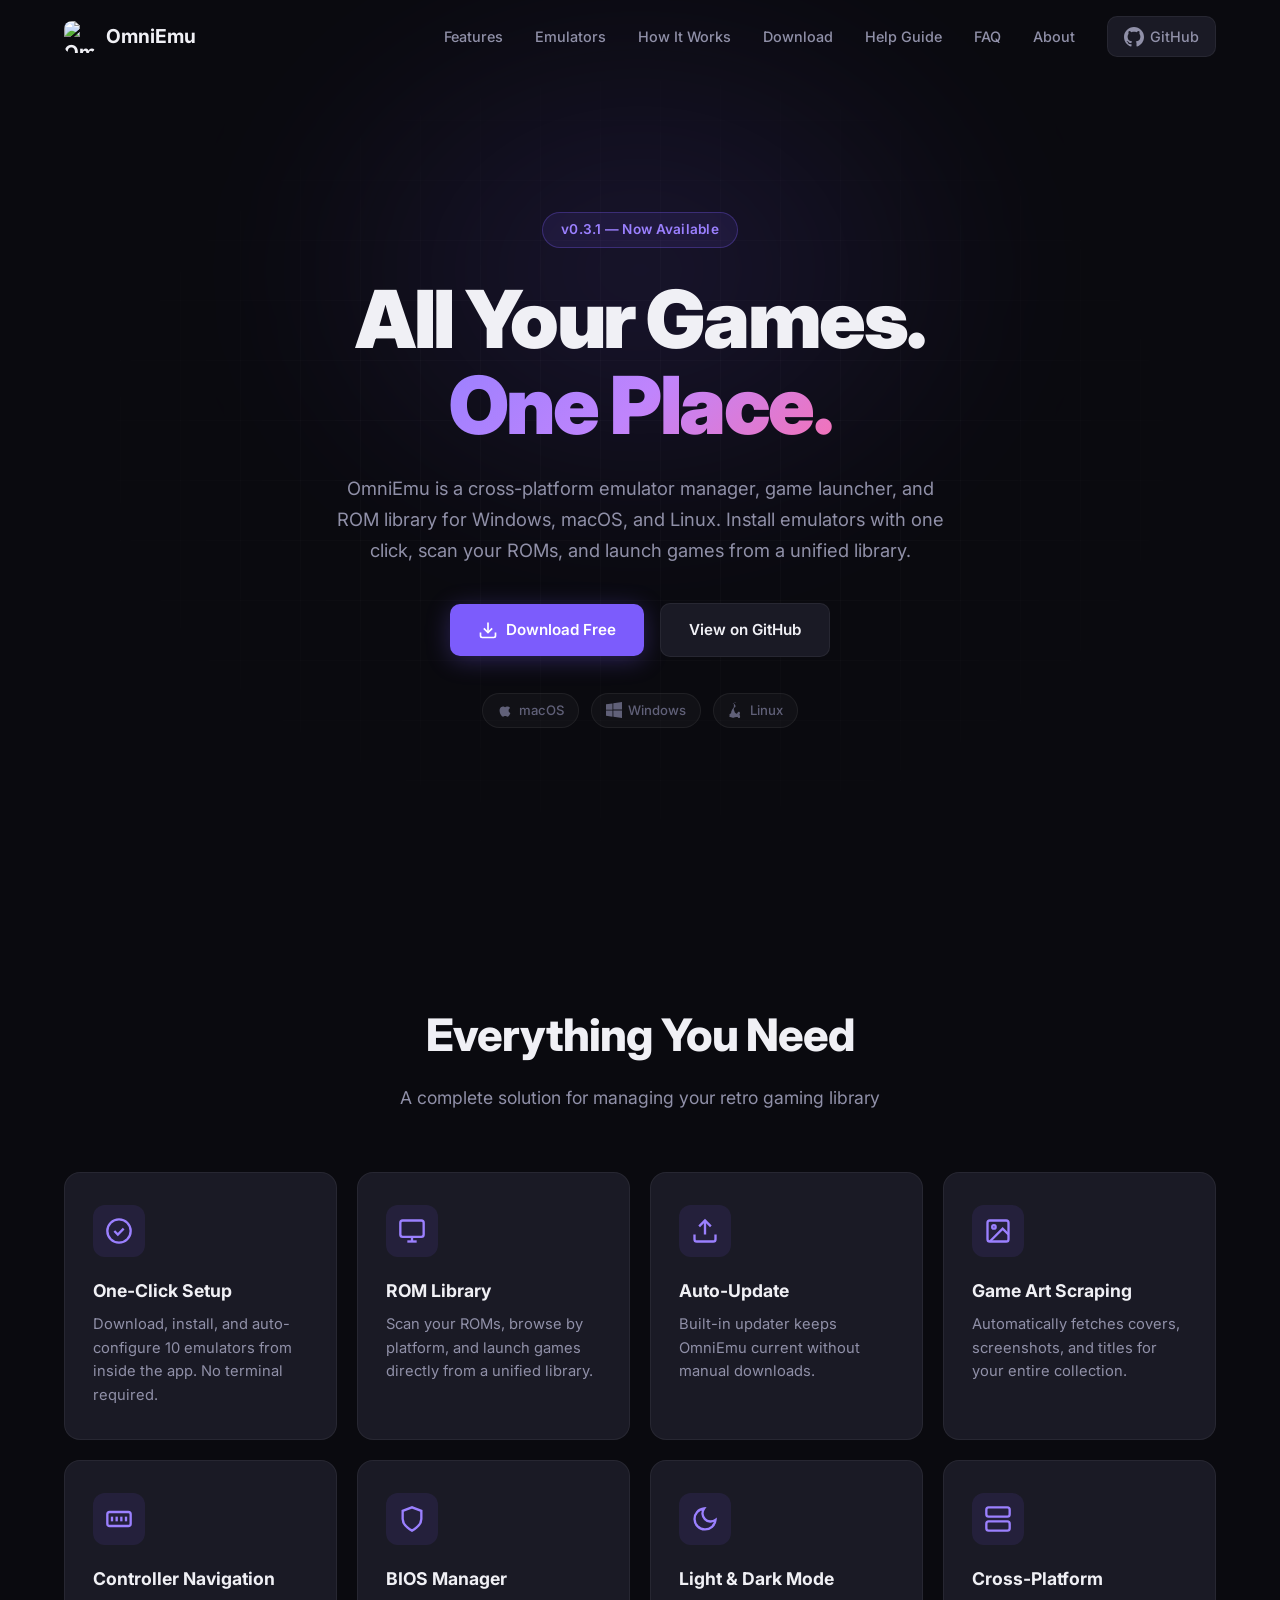
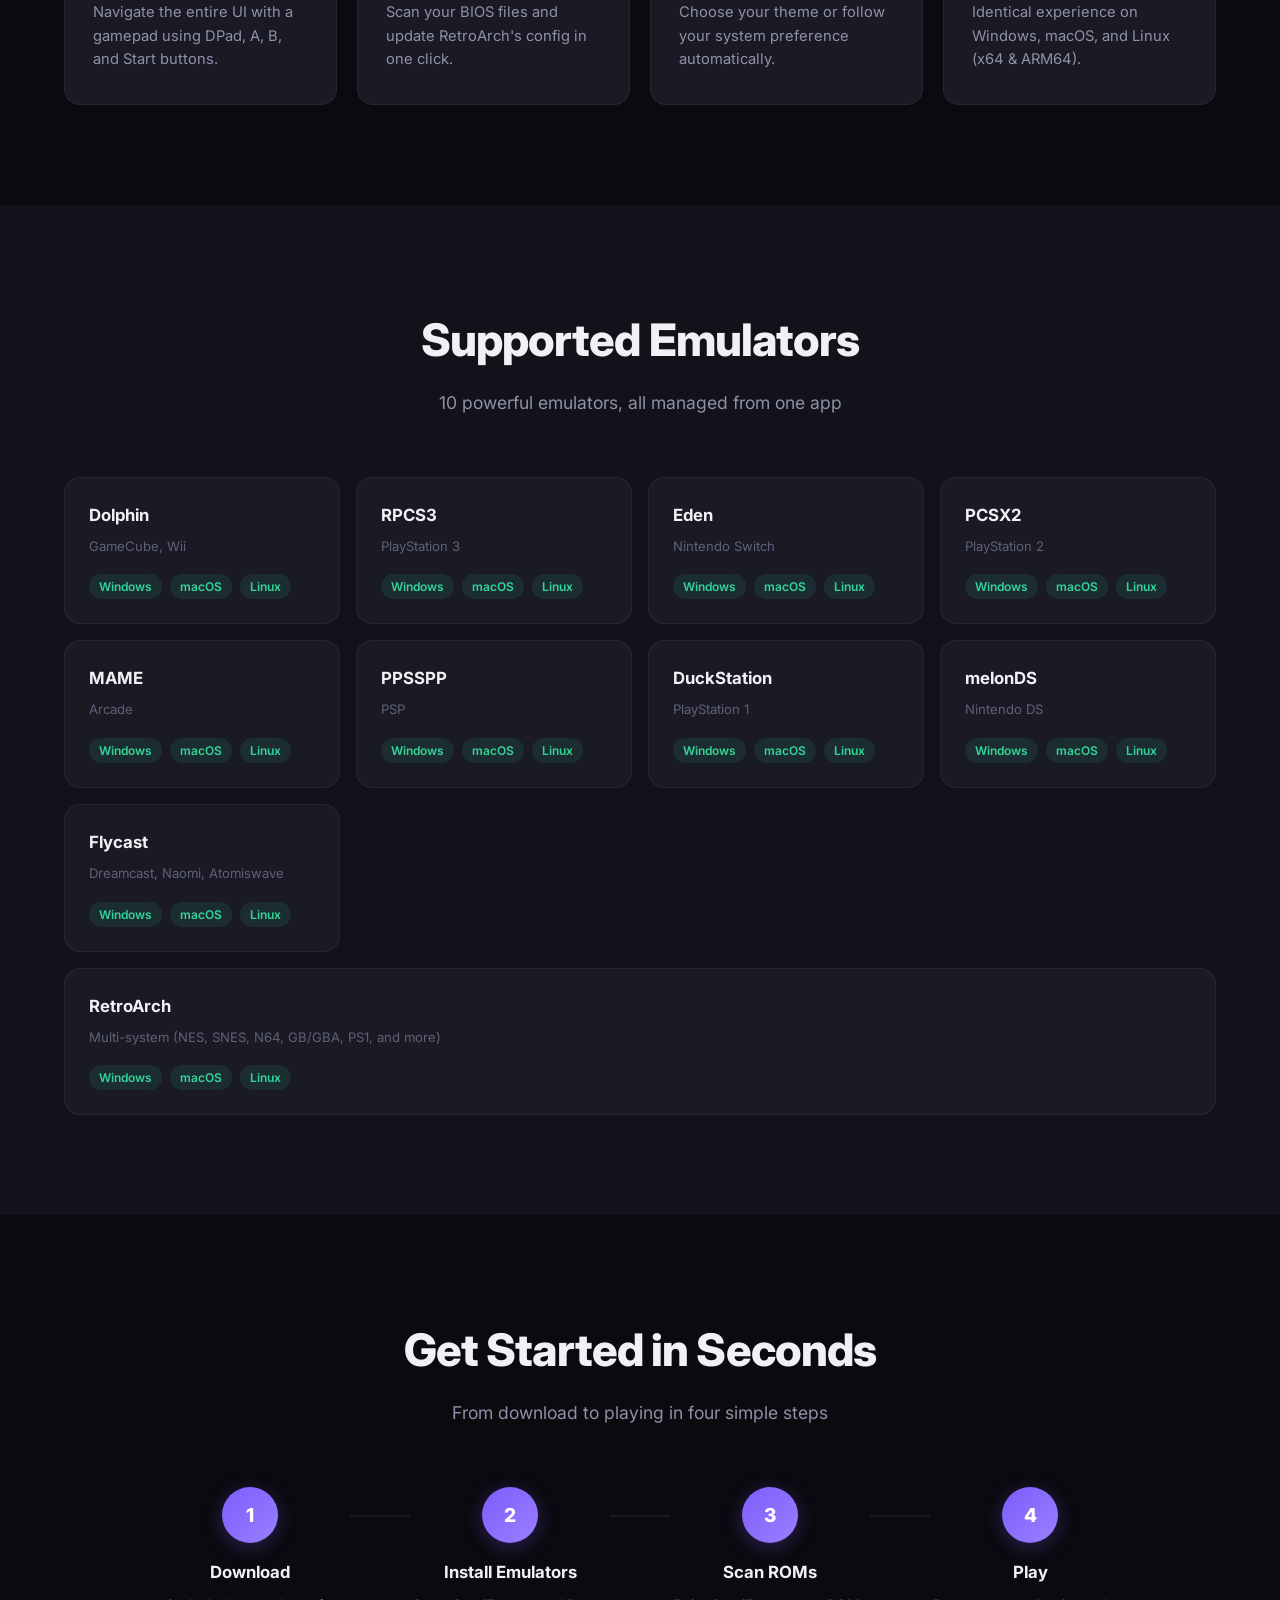
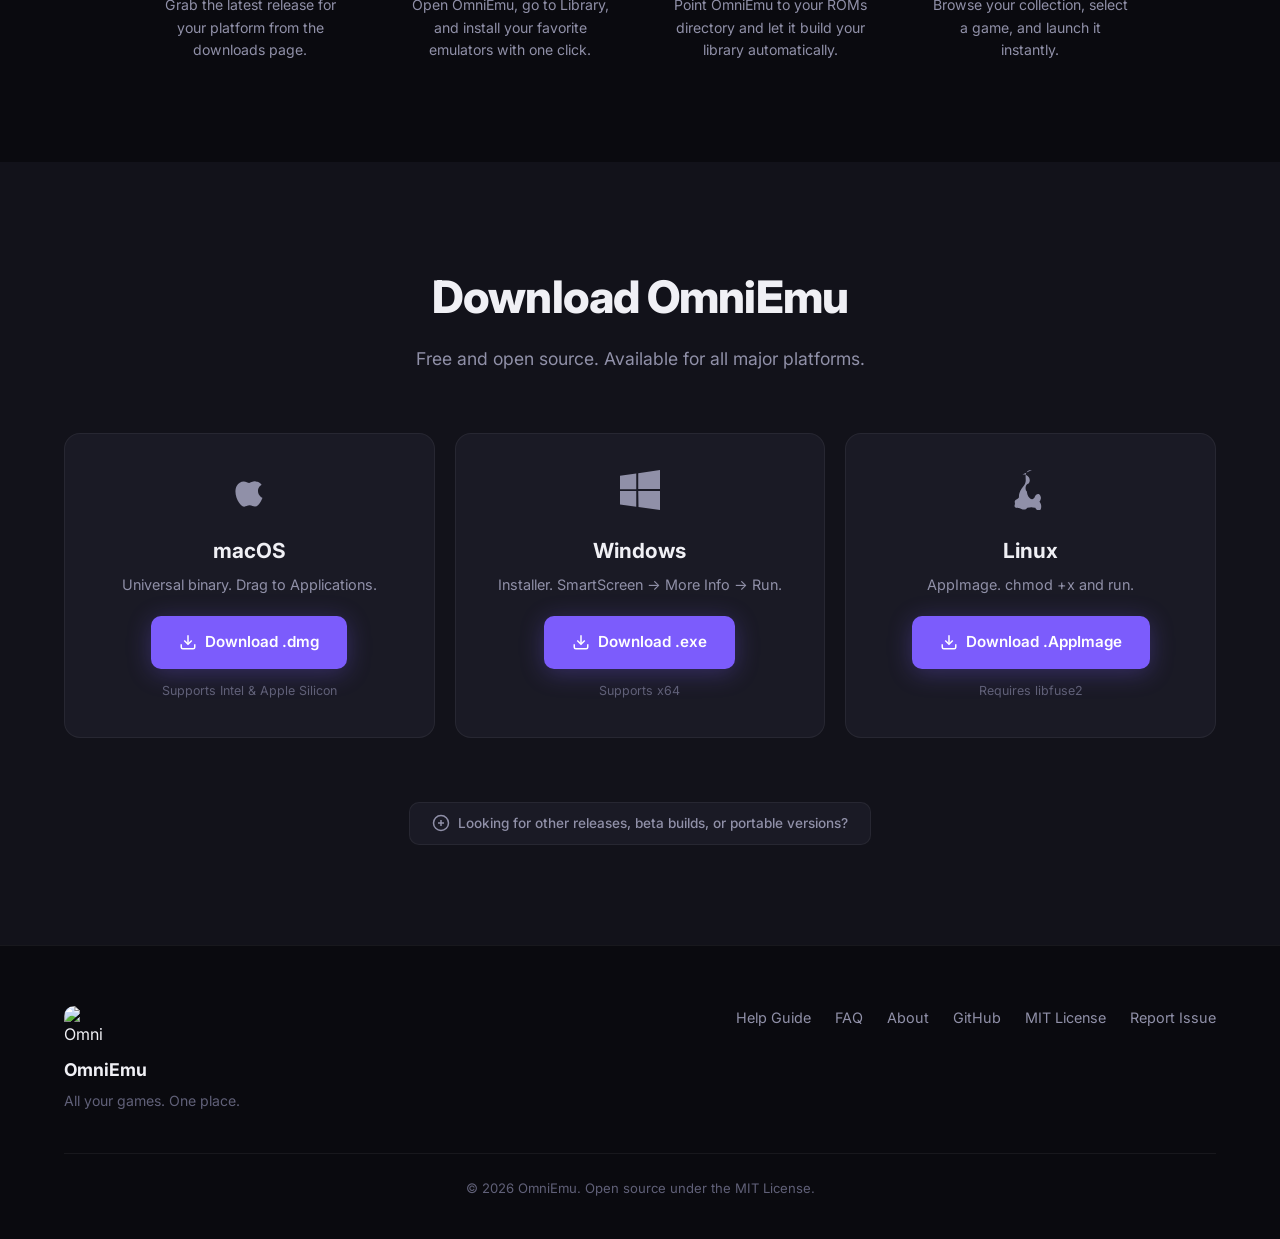
==== commit 258ae01e: "Update download links and enhance button styles for better user experience" ====
--- a/index.html
+++ b/index.html
@@ -314,7 +314,10 @@
                     </div>
                     <h3>macOS</h3>
                     <p class="download-desc">Universal binary. Drag to Applications.</p>
-                    <a href="https://github.com/mileswolfallen2/OmniEmu2.0/releases/latest" target="_blank" class="btn btn-primary">Download .dmg</a>
+                    <a href="https://github.com/mileswolfallen2/OmniEmu2.0/releases/download/0.3.1/OmniEmu-0.3.1-mac-universal.dmg" class="btn btn-primary">
+                        <svg width="18" height="18" viewBox="0 0 24 24" fill="none" stroke="currentColor" stroke-width="2"><path d="M21 15v4a2 2 0 0 1-2 2H5a2 2 0 0 1-2-2v-4"/><polyline points="7 10 12 15 17 10"/><line x1="12" y1="15" x2="12" y2="3"/></svg>
+                        Download .dmg
+                    </a>
                     <span class="download-note">Supports Intel & Apple Silicon</span>
                 </div>
                 <div class="download-card">
@@ -322,8 +325,11 @@
                         <svg width="40" height="40" viewBox="0 0 24 24" fill="currentColor"><path d="M0 3.449L9.75 2.1v9.451H0m10.949-9.602L24 0v11.4H10.949M0 12.6h9.75v9.451L0 20.699M10.949 12.6H24V24l-12.9-1.801"/></svg>
                     </div>
                     <h3>Windows</h3>
-                    <p class="download-desc">Installer or portable ZIP.</p>
-                    <a href="https://github.com/mileswolfallen2/OmniEmu2.0/releases/latest" target="_blank" class="btn btn-primary">Download .exe</a>
+                    <p class="download-desc">Installer. SmartScreen &rarr; More Info &rarr; Run.</p>
+                    <a href="https://github.com/mileswolfallen2/OmniEmu2.0/releases/download/0.3.1/OmniEmu-0.3.1-win-x64.exe" class="btn btn-primary">
+                        <svg width="18" height="18" viewBox="0 0 24 24" fill="none" stroke="currentColor" stroke-width="2"><path d="M21 15v4a2 2 0 0 1-2 2H5a2 2 0 0 1-2-2v-4"/><polyline points="7 10 12 15 17 10"/><line x1="12" y1="15" x2="12" y2="3"/></svg>
+                        Download .exe
+                    </a>
                     <span class="download-note">Supports x64</span>
                 </div>
                 <div class="download-card">
@@ -332,13 +338,17 @@
                     </div>
                     <h3>Linux</h3>
                     <p class="download-desc">AppImage. chmod +x and run.</p>
-                    <a href="https://github.com/mileswolfallen2/OmniEmu2.0/releases/latest" target="_blank" class="btn btn-primary">Download .AppImage</a>
+                    <a href="https://github.com/mileswolfallen2/OmniEmu2.0/releases/download/0.3.1/OmniEmu-0.3.1-linux-x86_64.AppImage" class="btn btn-primary">
+                        <svg width="18" height="18" viewBox="0 0 24 24" fill="none" stroke="currentColor" stroke-width="2"><path d="M21 15v4a2 2 0 0 1-2 2H5a2 2 0 0 1-2-2v-4"/><polyline points="7 10 12 15 17 10"/><line x1="12" y1="15" x2="12" y2="3"/></svg>
+                        Download .AppImage
+                    </a>
                     <span class="download-note">Requires libfuse2</span>
                 </div>
             </div>
-            <p class="download-all">
-                Or view all releases on <a href="https://github.com/mileswolfallen2/OmniEmu2.0/releases" target="_blank">GitHub Releases</a>
-            </p>
+            <div style="text-align: center;"><a href="https://github.com/mileswolfallen2/OmniEmu2.0/releases" target="_blank" class="download-other-releases">
+                <svg width="18" height="18" viewBox="0 0 24 24" fill="none" stroke="currentColor" stroke-width="2"><circle cx="12" cy="12" r="10"/><line x1="12" y1="8" x2="12" y2="16"/><line x1="8" y1="12" x2="16" y2="12"/></svg>
+                Looking for other releases, beta builds, or portable versions?
+            </a></div>
         </div>
     </section>
 
--- a/style.css
+++ b/style.css
@@ -559,6 +559,29 @@
     color: var(--accent);
 }
 
+.download-other-releases {
+    display: inline-flex;
+    align-items: center;
+    gap: 8px;
+    margin: 32px auto 0;
+    padding: 10px 22px;
+    background: var(--bg-card);
+    border: 1px solid var(--border);
+    border-radius: var(--radius-sm);
+    color: var(--text-secondary);
+    font-size: 0.85rem;
+    font-weight: 500;
+    transition: var(--transition);
+    text-align: center;
+    width: auto;
+}
+
+.download-other-releases:hover {
+    background: var(--bg-card-hover);
+    border-color: var(--border-hover);
+    color: var(--text-primary);
+}
+
 /* ── Footer ── */
 .section-footer {
     padding: 60px 0 40px;
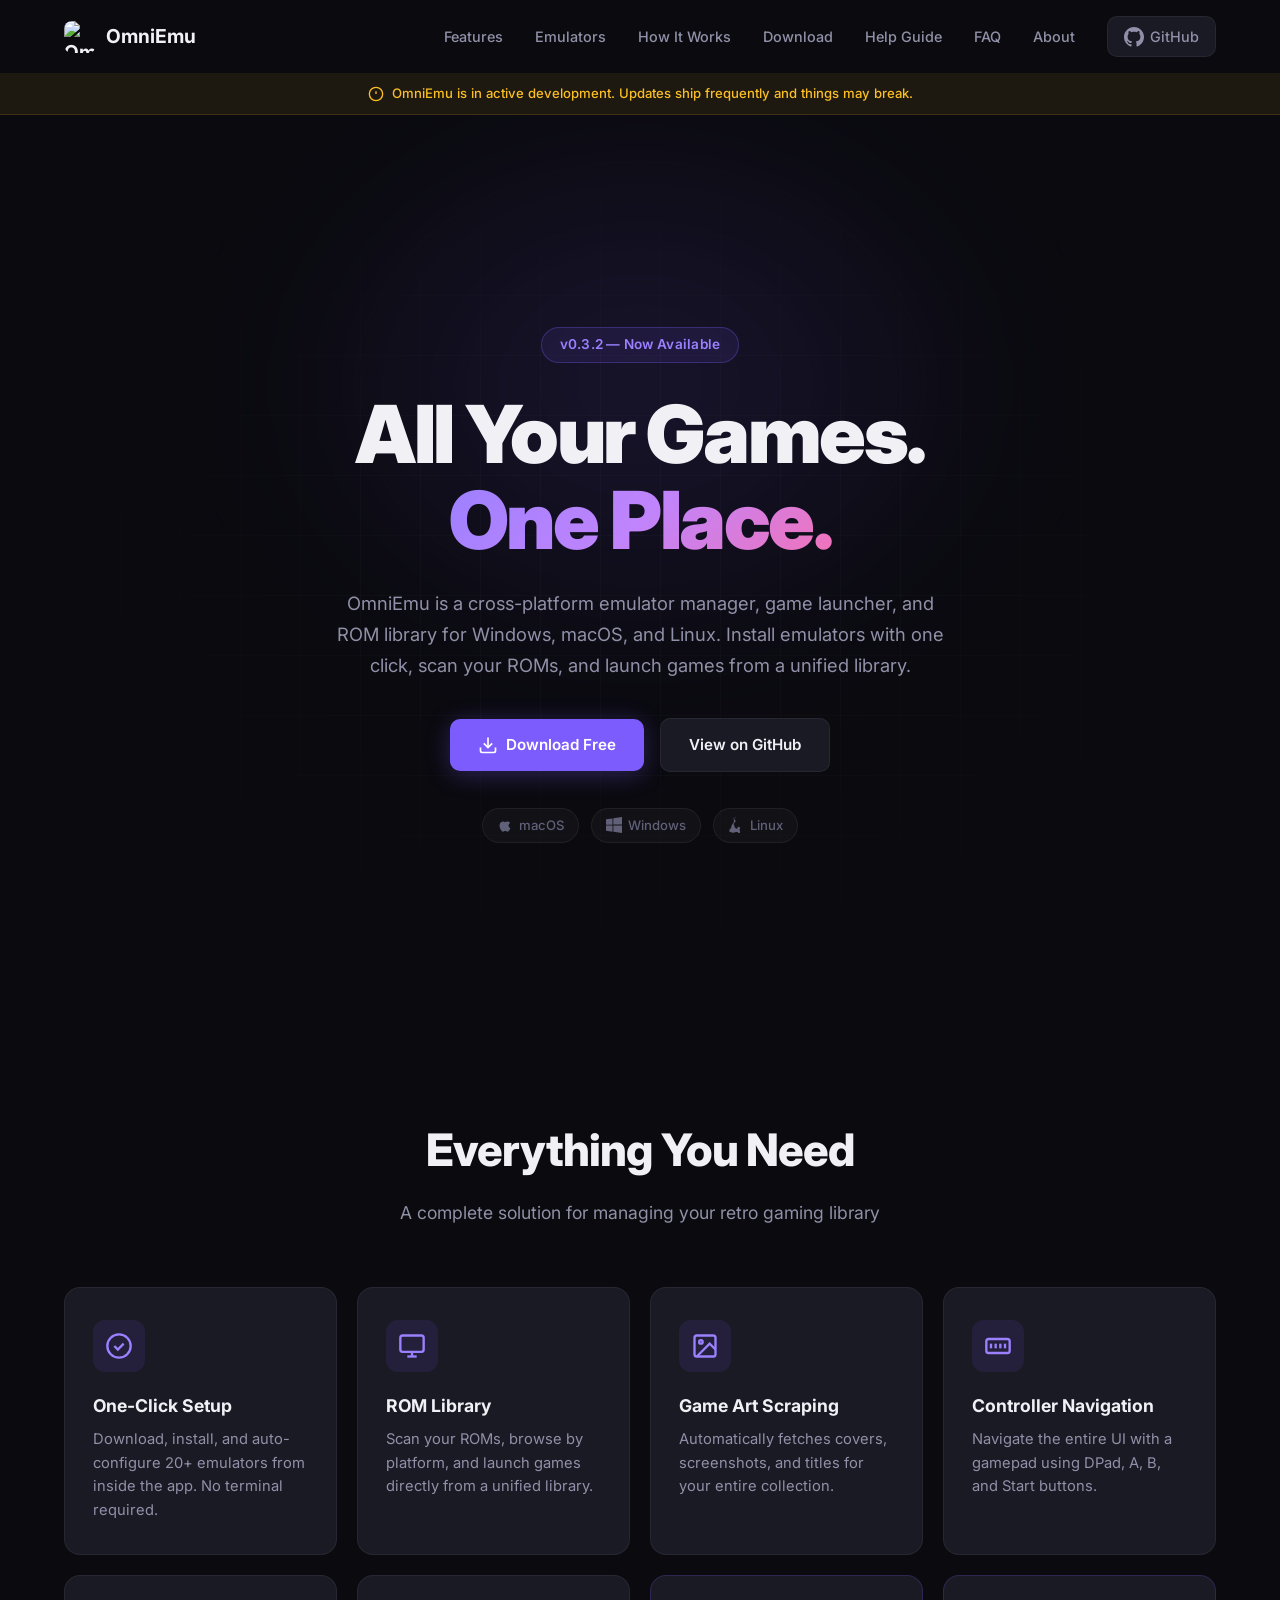
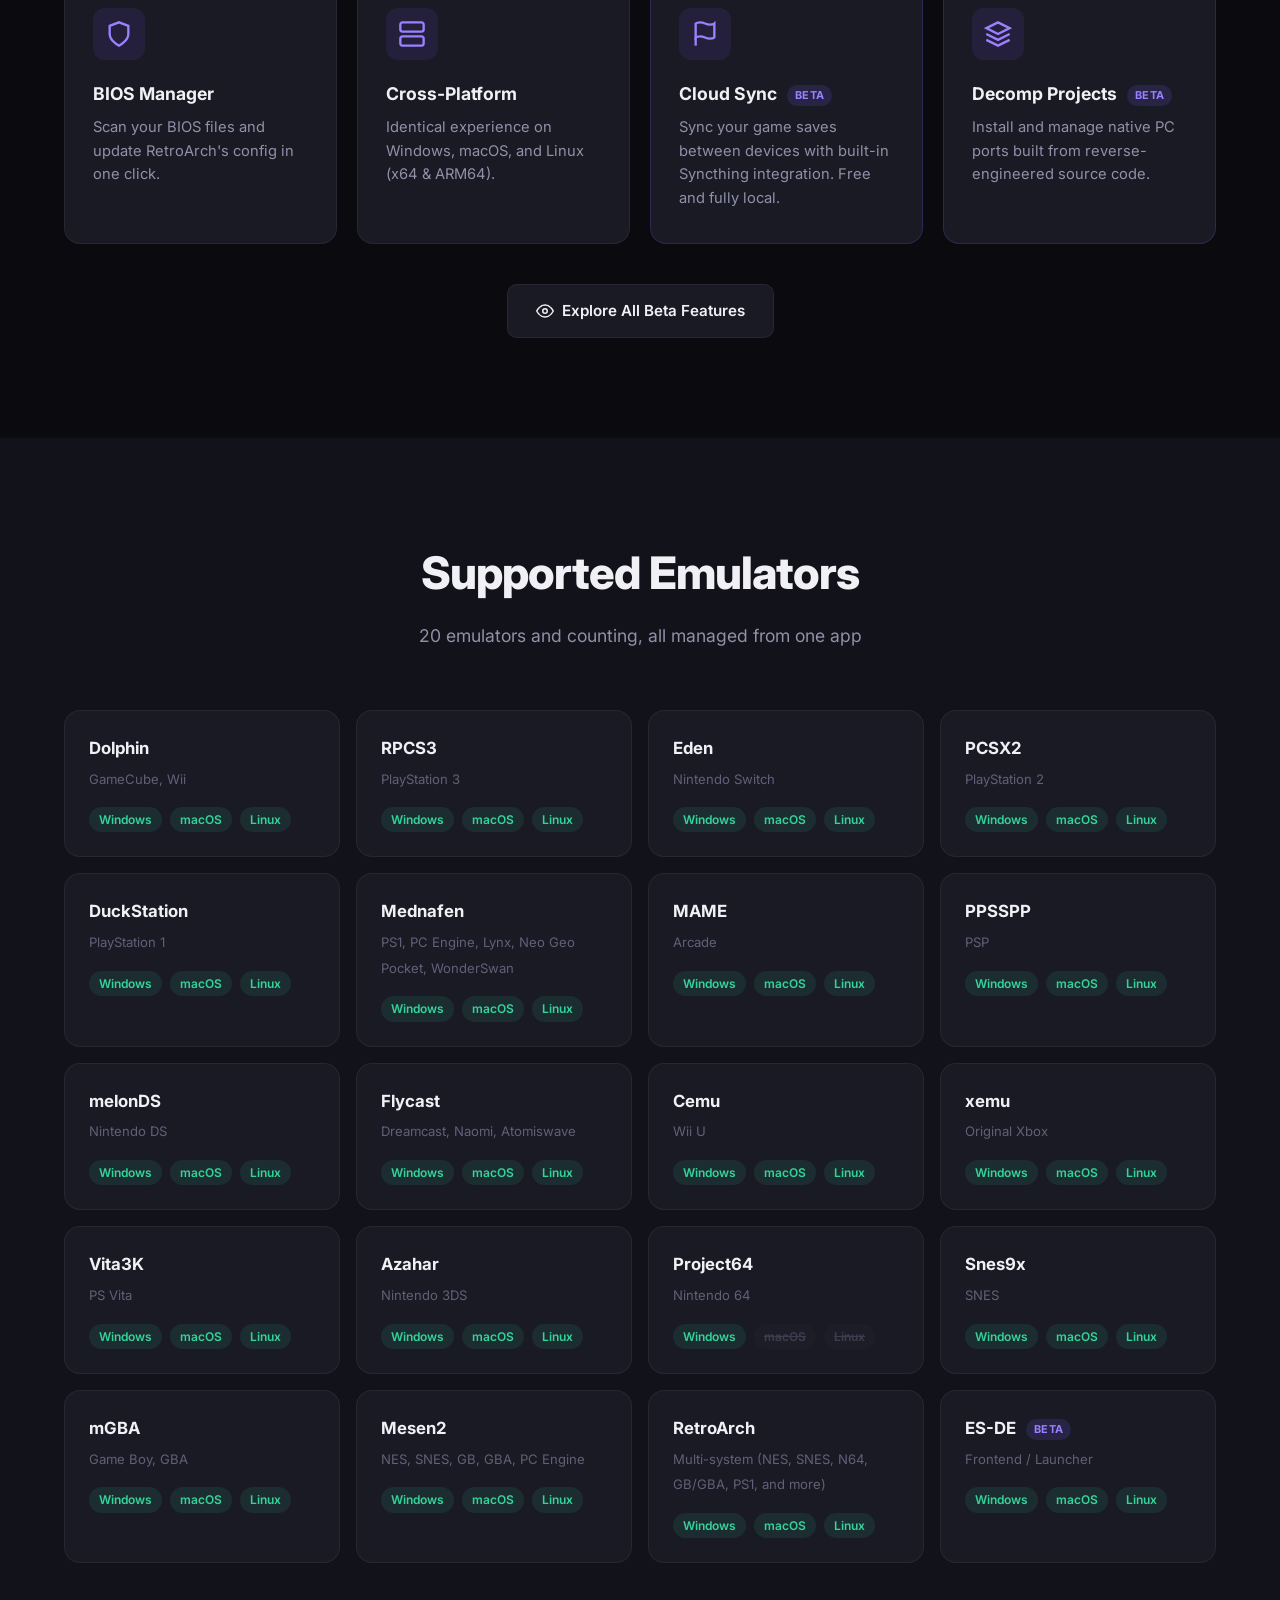
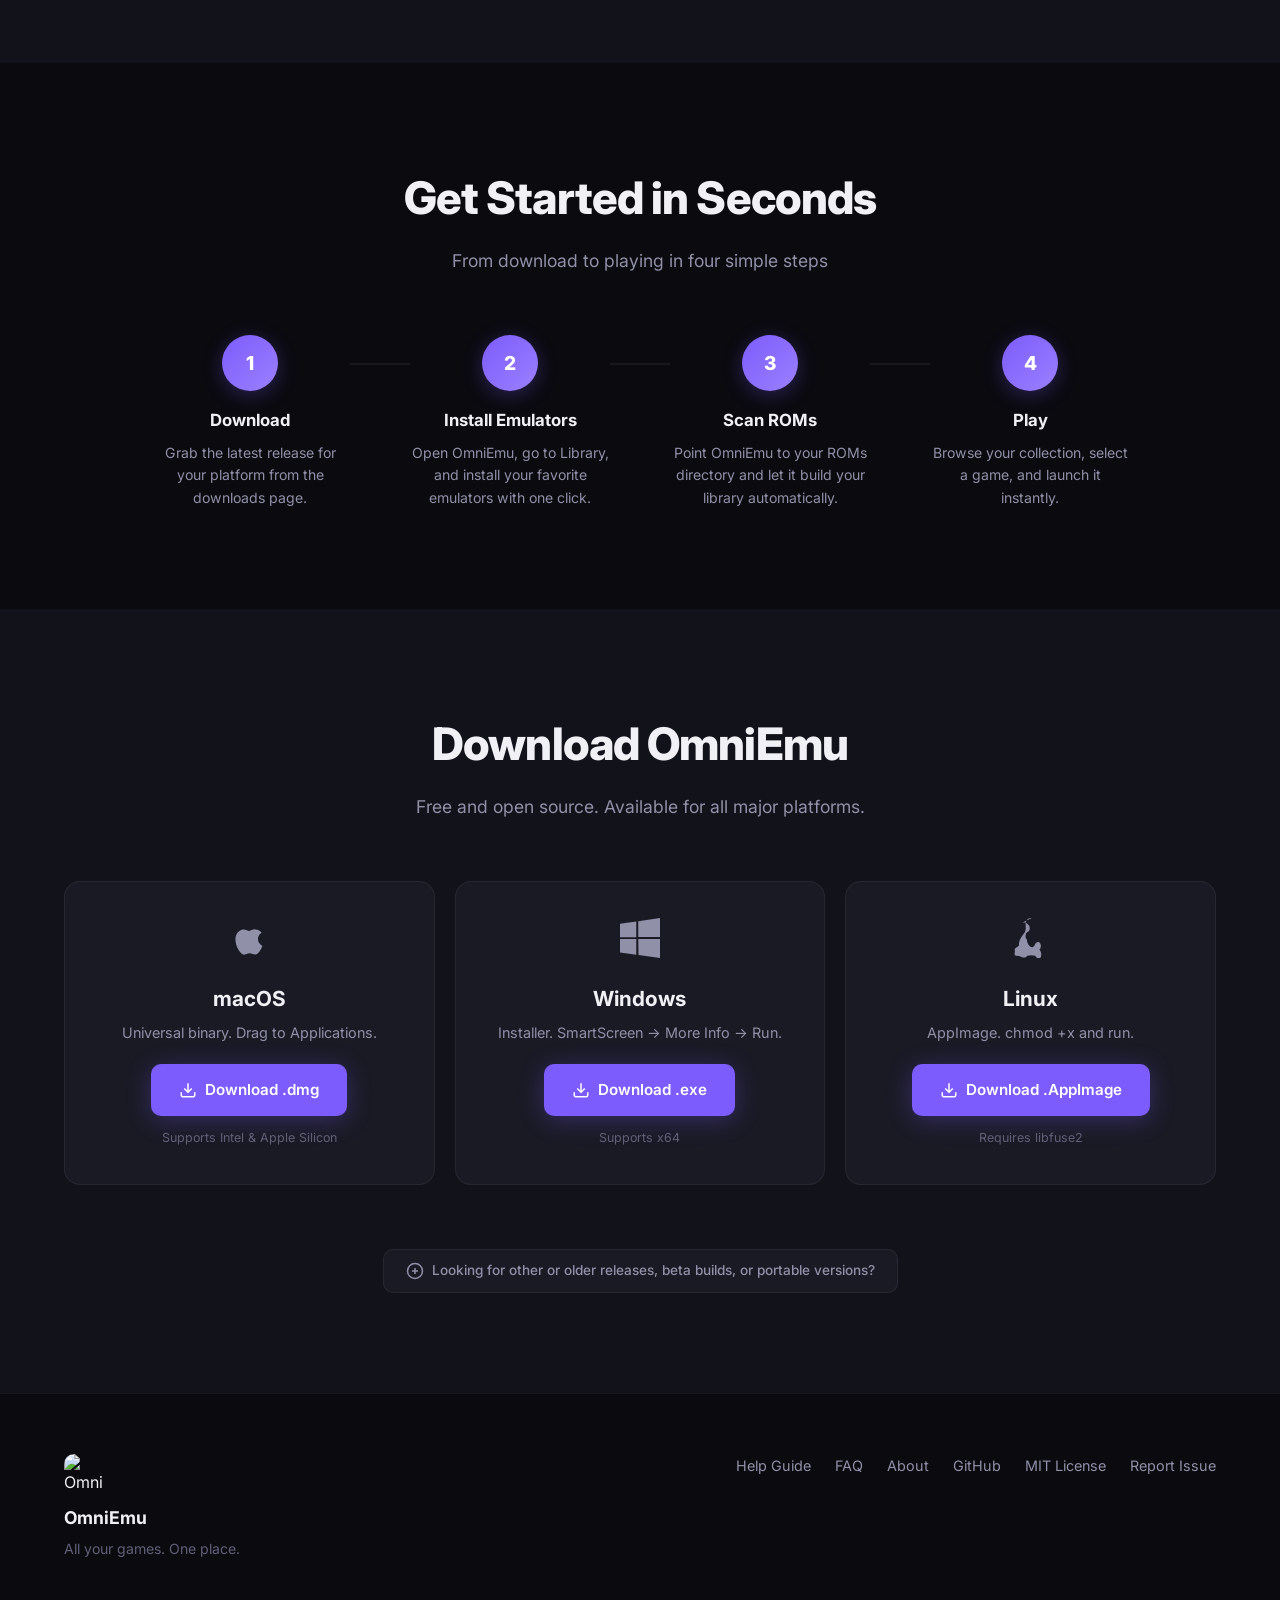
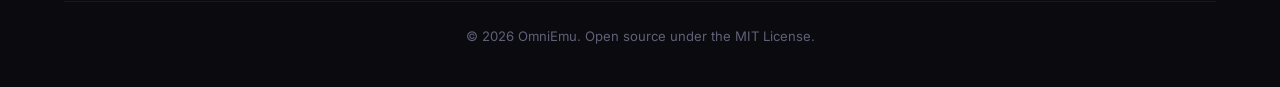
==== commit 157f1664: "Add beta features page and update styles for new components - Created a new HTML page for beta featu" ====
--- a/index.html
+++ b/index.html
@@ -39,6 +39,12 @@
         </div>
     </nav>
 
+    <!-- Active Development Banner -->
+    <div class="dev-banner">
+        <svg width="16" height="16" viewBox="0 0 24 24" fill="none" stroke="currentColor" stroke-width="2"><circle cx="12" cy="12" r="10"/><line x1="12" y1="8" x2="12" y2="12"/><line x1="12" y1="16" x2="12.01" y2="16"/></svg>
+        OmniEmu is in active development. Updates ship frequently and things may break.
+    </div>
+
     <!-- Hero Section -->
     <section class="hero">
         <div class="hero-bg">
@@ -46,7 +52,7 @@
             <div class="hero-grid"></div>
         </div>
         <div class="hero-content">
-            <div class="hero-badge">v0.3.1 &mdash; Now Available</div>
+            <div class="hero-badge">v0.3.2 &mdash; Now Available</div>
             <h1>All Your Games.<br><span class="gradient-text">One Place.</span></h1>
             <p class="hero-desc">OmniEmu is a cross-platform emulator manager, game launcher, and ROM library for Windows, macOS, and Linux. Install emulators with one click, scan your ROMs, and launch games from a unified library.</p>
             <div class="hero-buttons">
@@ -88,7 +94,7 @@
                         <svg width="28" height="28" viewBox="0 0 24 24" fill="none" stroke="currentColor" stroke-width="2"><circle cx="12" cy="12" r="10"/><path d="M8 12l3 3 5-5"/></svg>
                     </div>
                     <h3>One-Click Setup</h3>
-                    <p>Download, install, and auto-configure 10 emulators from inside the app. No terminal required.</p>
+                    <p>Download, install, and auto-configure 20+ emulators from inside the app. No terminal required.</p>
                 </div>
                 <div class="feature-card">
                     <div class="feature-icon">
@@ -99,13 +105,6 @@
                 </div>
                 <div class="feature-card">
                     <div class="feature-icon">
-                        <svg width="28" height="28" viewBox="0 0 24 24" fill="none" stroke="currentColor" stroke-width="2"><path d="M21 15v4a2 2 0 0 1-2 2H5a2 2 0 0 1-2-2v-4"/><polyline points="17 8 12 3 7 8"/><line x1="12" y1="3" x2="12" y2="15"/></svg>
-                    </div>
-                    <h3>Auto-Update</h3>
-                    <p>Built-in updater keeps OmniEmu current without manual downloads.</p>
-                </div>
-                <div class="feature-card">
-                    <div class="feature-icon">
                         <svg width="28" height="28" viewBox="0 0 24 24" fill="none" stroke="currentColor" stroke-width="2"><rect x="3" y="3" width="18" height="18" rx="2"/><circle cx="8.5" cy="8.5" r="1.5"/><path d="M21 15l-5-5L5 21"/></svg>
                     </div>
                     <h3>Game Art Scraping</h3>
@@ -127,18 +126,31 @@
                 </div>
                 <div class="feature-card">
                     <div class="feature-icon">
-                        <svg width="28" height="28" viewBox="0 0 24 24" fill="none" stroke="currentColor" stroke-width="2"><path d="M21 12.79A9 9 0 1 1 11.21 3 7 7 0 0 0 21 12.79z"/></svg>
-                    </div>
-                    <h3>Light & Dark Mode</h3>
-                    <p>Choose your theme or follow your system preference automatically.</p>
-                </div>
-                <div class="feature-card">
-                    <div class="feature-icon">
                         <svg width="28" height="28" viewBox="0 0 24 24" fill="none" stroke="currentColor" stroke-width="2"><rect x="2" y="2" width="20" height="8" rx="2" ry="2"/><rect x="2" y="14" width="20" height="8" rx="2" ry="2"/><line x1="6" y1="6" x2="6.01" y2="6"/><line x1="6" y1="18" x2="6.01" y2="18"/></svg>
                     </div>
                     <h3>Cross-Platform</h3>
                     <p>Identical experience on Windows, macOS, and Linux (x64 & ARM64).</p>
                 </div>
+                <div class="feature-card feature-card-beta">
+                    <div class="feature-icon">
+                        <svg width="28" height="28" viewBox="0 0 24 24" fill="none" stroke="currentColor" stroke-width="2"><path d="M4 15s1-1 4-1 5 2 8 2 4-1 4-1V3s-1 1-4 1-5-2-8-2-4 1-4 1z"/><line x1="4" y1="22" x2="4" y2="15"/></svg>
+                    </div>
+                    <h3>Cloud Sync <span class="beta-tag">Beta</span></h3>
+                    <p>Sync your game saves between devices with built-in Syncthing integration. Free and fully local.</p>
+                </div>
+                <div class="feature-card feature-card-beta">
+                    <div class="feature-icon">
+                        <svg width="28" height="28" viewBox="0 0 24 24" fill="none" stroke="currentColor" stroke-width="2"><polygon points="12 2 2 7 12 12 22 7 12 2"/><polyline points="2 17 12 22 22 17"/><polyline points="2 12 12 17 22 12"/></svg>
+                    </div>
+                    <h3>Decomp Projects <span class="beta-tag">Beta</span></h3>
+                    <p>Install and manage native PC ports built from reverse-engineered source code.</p>
+                </div>
+            </div>
+            <div class="section-cta">
+                <a href="beta-features.html" class="btn btn-secondary">
+                    <svg width="18" height="18" viewBox="0 0 24 24" fill="none" stroke="currentColor" stroke-width="2"><path d="M1 12s4-8 11-8 11 8 11 8-4 8-11 8-11-8-11-8z"/><circle cx="12" cy="12" r="3"/></svg>
+                    Explore All Beta Features
+                </a>
             </div>
         </div>
     </section>
@@ -148,7 +160,7 @@
         <div class="container">
             <div class="section-header">
                 <h2>Supported Emulators</h2>
-                <p>10 powerful emulators, all managed from one app</p>
+                <p>20 emulators and counting, all managed from one app</p>
             </div>
             <div class="emulators-grid">
                 <div class="emulator-card">
@@ -157,9 +169,9 @@
                         <span class="emulator-systems">GameCube, Wii</span>
                     </div>
                     <div class="emulator-platforms">
-                        <span class="check" title="Windows">Windows</span>
-                        <span class="check" title="macOS">macOS</span>
-                        <span class="check" title="Linux">Linux</span>
+                        <span class="check">Windows</span>
+                        <span class="check">macOS</span>
+                        <span class="check">Linux</span>
                     </div>
                 </div>
                 <div class="emulator-card">
@@ -168,9 +180,9 @@
                         <span class="emulator-systems">PlayStation 3</span>
                     </div>
                     <div class="emulator-platforms">
-                        <span class="check" title="Windows">Windows</span>
-                        <span class="check" title="macOS">macOS</span>
-                        <span class="check" title="Linux">Linux</span>
+                        <span class="check">Windows</span>
+                        <span class="check">macOS</span>
+                        <span class="check">Linux</span>
                     </div>
                 </div>
                 <div class="emulator-card">
@@ -179,9 +191,9 @@
                         <span class="emulator-systems">Nintendo Switch</span>
                     </div>
                     <div class="emulator-platforms">
-                        <span class="check" title="Windows">Windows</span>
-                        <span class="check" title="macOS">macOS</span>
-                        <span class="check" title="Linux">Linux</span>
+                        <span class="check">Windows</span>
+                        <span class="check">macOS</span>
+                        <span class="check">Linux</span>
                     </div>
                 </div>
                 <div class="emulator-card">
@@ -190,9 +202,31 @@
                         <span class="emulator-systems">PlayStation 2</span>
                     </div>
                     <div class="emulator-platforms">
-                        <span class="check" title="Windows">Windows</span>
-                        <span class="check" title="macOS">macOS</span>
-                        <span class="check" title="Linux">Linux</span>
+                        <span class="check">Windows</span>
+                        <span class="check">macOS</span>
+                        <span class="check">Linux</span>
+                    </div>
+                </div>
+                <div class="emulator-card">
+                    <div class="emulator-header">
+                        <h3>DuckStation</h3>
+                        <span class="emulator-systems">PlayStation 1</span>
+                    </div>
+                    <div class="emulator-platforms">
+                        <span class="check">Windows</span>
+                        <span class="check">macOS</span>
+                        <span class="check">Linux</span>
+                    </div>
+                </div>
+                <div class="emulator-card">
+                    <div class="emulator-header">
+                        <h3>Mednafen</h3>
+                        <span class="emulator-systems">PS1, PC Engine, Lynx, Neo Geo Pocket, WonderSwan</span>
+                    </div>
+                    <div class="emulator-platforms">
+                        <span class="check">Windows</span>
+                        <span class="check">macOS</span>
+                        <span class="check">Linux</span>
                     </div>
                 </div>
                 <div class="emulator-card">
@@ -201,9 +235,9 @@
                         <span class="emulator-systems">Arcade</span>
                     </div>
                     <div class="emulator-platforms">
-                        <span class="check" title="Windows">Windows</span>
-                        <span class="check" title="macOS">macOS</span>
-                        <span class="check" title="Linux">Linux</span>
+                        <span class="check">Windows</span>
+                        <span class="check">macOS</span>
+                        <span class="check">Linux</span>
                     </div>
                 </div>
                 <div class="emulator-card">
@@ -212,20 +246,9 @@
                         <span class="emulator-systems">PSP</span>
                     </div>
                     <div class="emulator-platforms">
-                        <span class="check" title="Windows">Windows</span>
-                        <span class="check" title="macOS">macOS</span>
-                        <span class="check" title="Linux">Linux</span>
-                    </div>
-                </div>
-                <div class="emulator-card">
-                    <div class="emulator-header">
-                        <h3>DuckStation</h3>
-                        <span class="emulator-systems">PlayStation 1</span>
-                    </div>
-                    <div class="emulator-platforms">
-                        <span class="check" title="Windows">Windows</span>
-                        <span class="check" title="macOS">macOS</span>
-                        <span class="check" title="Linux">Linux</span>
+                        <span class="check">Windows</span>
+                        <span class="check">macOS</span>
+                        <span class="check">Linux</span>
                     </div>
                 </div>
                 <div class="emulator-card">
@@ -234,9 +257,9 @@
                         <span class="emulator-systems">Nintendo DS</span>
                     </div>
                     <div class="emulator-platforms">
-                        <span class="check" title="Windows">Windows</span>
-                        <span class="check" title="macOS">macOS</span>
-                        <span class="check" title="Linux">Linux</span>
+                        <span class="check">Windows</span>
+                        <span class="check">macOS</span>
+                        <span class="check">Linux</span>
                     </div>
                 </div>
                 <div class="emulator-card">
@@ -245,20 +268,119 @@
                         <span class="emulator-systems">Dreamcast, Naomi, Atomiswave</span>
                     </div>
                     <div class="emulator-platforms">
-                        <span class="check" title="Windows">Windows</span>
-                        <span class="check" title="macOS">macOS</span>
-                        <span class="check" title="Linux">Linux</span>
-                    </div>
-                </div>
-                <div class="emulator-card emulator-card-wide">
+                        <span class="check">Windows</span>
+                        <span class="check">macOS</span>
+                        <span class="check">Linux</span>
+                    </div>
+                </div>
+                <div class="emulator-card">
+                    <div class="emulator-header">
+                        <h3>Cemu</h3>
+                        <span class="emulator-systems">Wii U</span>
+                    </div>
+                    <div class="emulator-platforms">
+                        <span class="check">Windows</span>
+                        <span class="check">macOS</span>
+                        <span class="check">Linux</span>
+                    </div>
+                </div>
+                <div class="emulator-card">
+                    <div class="emulator-header">
+                        <h3>xemu</h3>
+                        <span class="emulator-systems">Original Xbox</span>
+                    </div>
+                    <div class="emulator-platforms">
+                        <span class="check">Windows</span>
+                        <span class="check">macOS</span>
+                        <span class="check">Linux</span>
+                    </div>
+                </div>
+                <div class="emulator-card">
+                    <div class="emulator-header">
+                        <h3>Vita3K</h3>
+                        <span class="emulator-systems">PS Vita</span>
+                    </div>
+                    <div class="emulator-platforms">
+                        <span class="check">Windows</span>
+                        <span class="check">macOS</span>
+                        <span class="check">Linux</span>
+                    </div>
+                </div>
+                <div class="emulator-card">
+                    <div class="emulator-header">
+                        <h3>Azahar</h3>
+                        <span class="emulator-systems">Nintendo 3DS</span>
+                    </div>
+                    <div class="emulator-platforms">
+                        <span class="check">Windows</span>
+                        <span class="check">macOS</span>
+                        <span class="check">Linux</span>
+                    </div>
+                </div>
+                <div class="emulator-card">
+                    <div class="emulator-header">
+                        <h3>Project64</h3>
+                        <span class="emulator-systems">Nintendo 64</span>
+                    </div>
+                    <div class="emulator-platforms">
+                        <span class="check">Windows</span>
+                        <span class="check-unavail">macOS</span>
+                        <span class="check-unavail">Linux</span>
+                    </div>
+                </div>
+                <div class="emulator-card">
+                    <div class="emulator-header">
+                        <h3>Snes9x</h3>
+                        <span class="emulator-systems">SNES</span>
+                    </div>
+                    <div class="emulator-platforms">
+                        <span class="check">Windows</span>
+                        <span class="check">macOS</span>
+                        <span class="check">Linux</span>
+                    </div>
+                </div>
+                <div class="emulator-card">
+                    <div class="emulator-header">
+                        <h3>mGBA</h3>
+                        <span class="emulator-systems">Game Boy, GBA</span>
+                    </div>
+                    <div class="emulator-platforms">
+                        <span class="check">Windows</span>
+                        <span class="check">macOS</span>
+                        <span class="check">Linux</span>
+                    </div>
+                </div>
+                <div class="emulator-card">
+                    <div class="emulator-header">
+                        <h3>Mesen2</h3>
+                        <span class="emulator-systems">NES, SNES, GB, GBA, PC Engine</span>
+                    </div>
+                    <div class="emulator-platforms">
+                        <span class="check">Windows</span>
+                        <span class="check">macOS</span>
+                        <span class="check">Linux</span>
+                    </div>
+                </div>
+                <div class="emulator-card">
                     <div class="emulator-header">
                         <h3>RetroArch</h3>
                         <span class="emulator-systems">Multi-system (NES, SNES, N64, GB/GBA, PS1, and more)</span>
                     </div>
                     <div class="emulator-platforms">
-                        <span class="check" title="Windows">Windows</span>
-                        <span class="check" title="macOS">macOS</span>
-                        <span class="check" title="Linux">Linux</span>
+                        <span class="check">Windows</span>
+                        <span class="check">macOS</span>
+                        <span class="check">Linux</span>
+                    </div>
+                </div>
+                <div class="emulator-card">
+                    <div class="emulator-header">
+                        <h3>ES-DE <span class="beta-tag">Beta</span></h3>
+                        <span class="emulator-systems">Frontend / Launcher</span>
+                    </div>
+                    <div class="emulator-platforms">
+                        <span class="check">Windows</span>
+                        <span class="check">macOS</span>
+                        <span class="check">Linux</span>
                     </div>
                 </div>
             </div>
@@ -314,7 +436,7 @@
                     </div>
                     <h3>macOS</h3>
                     <p class="download-desc">Universal binary. Drag to Applications.</p>
-                    <a href="https://github.com/mileswolfallen2/OmniEmu2.0/releases/download/0.3.1/OmniEmu-0.3.1-mac-universal.dmg" class="btn btn-primary">
+                    <a href="https://github.com/mileswolfallen2/OmniEmu2.0/releases/download/v0.3.2/OmniEmu-0.3.2-mac-universal.dmg" class="btn btn-primary">
                         <svg width="18" height="18" viewBox="0 0 24 24" fill="none" stroke="currentColor" stroke-width="2"><path d="M21 15v4a2 2 0 0 1-2 2H5a2 2 0 0 1-2-2v-4"/><polyline points="7 10 12 15 17 10"/><line x1="12" y1="15" x2="12" y2="3"/></svg>
                         Download .dmg
                     </a>
@@ -326,7 +448,7 @@
                     </div>
                     <h3>Windows</h3>
                     <p class="download-desc">Installer. SmartScreen &rarr; More Info &rarr; Run.</p>
-                    <a href="https://github.com/mileswolfallen2/OmniEmu2.0/releases/download/0.3.1/OmniEmu-0.3.1-win-x64.exe" class="btn btn-primary">
+                    <a href="https://github.com/mileswolfallen2/OmniEmu2.0/releases/download/v0.3.2/OmniEmu-0.3.2-win-x64.exe" class="btn btn-primary">
                         <svg width="18" height="18" viewBox="0 0 24 24" fill="none" stroke="currentColor" stroke-width="2"><path d="M21 15v4a2 2 0 0 1-2 2H5a2 2 0 0 1-2-2v-4"/><polyline points="7 10 12 15 17 10"/><line x1="12" y1="15" x2="12" y2="3"/></svg>
                         Download .exe
                     </a>
@@ -338,7 +460,7 @@
                     </div>
                     <h3>Linux</h3>
                     <p class="download-desc">AppImage. chmod +x and run.</p>
-                    <a href="https://github.com/mileswolfallen2/OmniEmu2.0/releases/download/0.3.1/OmniEmu-0.3.1-linux-x86_64.AppImage" class="btn btn-primary">
+                    <a href="https://github.com/mileswolfallen2/OmniEmu2.0/releases/download/v0.3.2/OmniEmu-0.3.2-linux-x86_64.AppImage" class="btn btn-primary">
                         <svg width="18" height="18" viewBox="0 0 24 24" fill="none" stroke="currentColor" stroke-width="2"><path d="M21 15v4a2 2 0 0 1-2 2H5a2 2 0 0 1-2-2v-4"/><polyline points="7 10 12 15 17 10"/><line x1="12" y1="15" x2="12" y2="3"/></svg>
                         Download .AppImage
                     </a>
@@ -347,7 +469,7 @@
             </div>
             <div style="text-align: center;"><a href="https://github.com/mileswolfallen2/OmniEmu2.0/releases" target="_blank" class="download-other-releases">
                 <svg width="18" height="18" viewBox="0 0 24 24" fill="none" stroke="currentColor" stroke-width="2"><circle cx="12" cy="12" r="10"/><line x1="12" y1="8" x2="12" y2="16"/><line x1="8" y1="12" x2="16" y2="12"/></svg>
-                Looking for other releases, beta builds, or portable versions?
+                Looking for other or older releases, beta builds, or portable versions?
             </a></div>
         </div>
     </section>
--- a/style.css
+++ b/style.css
@@ -50,7 +50,7 @@
 
 /* ── Navbar ── */
 .navbar {
-    position: fixed;
+    position: sticky;
     top: 0;
     left: 0;
     right: 0;
@@ -141,6 +141,21 @@
     background: var(--text-primary);
     border-radius: 2px;
     transition: var(--transition);
+}
+
+/* ── Active Development Banner ── */
+.dev-banner {
+    display: flex;
+    align-items: center;
+    justify-content: center;
+    gap: 8px;
+    background: rgba(251, 191, 36, 0.08);
+    border-bottom: 1px solid rgba(251, 191, 36, 0.15);
+    color: #fbbf24;
+    font-size: 0.82rem;
+    font-weight: 500;
+    padding: 10px 20px;
+    text-align: center;
 }
 
 /* ── Hero ── */
@@ -350,6 +365,48 @@
     transform: translateY(-4px);
 }
 
+.feature-card-beta {
+    border-color: rgba(124, 92, 252, 0.2);
+}
+
+.feature-card-beta:hover {
+    border-color: var(--accent);
+}
+
+.beta-tag {
+    display: inline-block;
+    background: rgba(124, 92, 252, 0.15);
+    color: var(--accent-light);
+    font-size: 0.68rem;
+    font-weight: 700;
+    padding: 2px 8px;
+    border-radius: 100px;
+    vertical-align: middle;
+    margin-left: 6px;
+    letter-spacing: 0.03em;
+    text-transform: uppercase;
+}
+
+.section-cta {
+    text-align: center;
+    margin-top: 40px;
+}
+
+.beta-warning {
+    display: inline-flex;
+    align-items: center;
+    gap: 10px;
+    margin-top: 20px;
+    padding: 12px 20px;
+    background: rgba(251, 191, 36, 0.06);
+    border: 1px solid rgba(251, 191, 36, 0.2);
+    border-radius: var(--radius-sm);
+    color: #fbbf24;
+    font-size: 0.85rem;
+    font-weight: 500;
+    line-height: 1.5;
+}
+
 .feature-icon {
     width: 52px;
     height: 52px;
@@ -430,6 +487,17 @@
     background: rgba(52, 211, 153, 0.1);
     padding: 3px 10px;
     border-radius: 100px;
+}
+
+.emulator-platforms .check-unavail {
+    font-size: 0.75rem;
+    font-weight: 600;
+    color: var(--text-muted);
+    background: rgba(255, 255, 255, 0.03);
+    padding: 3px 10px;
+    border-radius: 100px;
+    text-decoration: line-through;
+    opacity: 0.5;
 }
 
 /* ── Steps ── */
@@ -666,15 +734,25 @@
 .features-grid .feature-card:nth-child(8) { transition-delay: 0.35s; }
 
 .emulators-grid .emulator-card:nth-child(1) { transition-delay: 0s; }
-.emulators-grid .emulator-card:nth-child(2) { transition-delay: 0.04s; }
-.emulators-grid .emulator-card:nth-child(3) { transition-delay: 0.08s; }
-.emulators-grid .emulator-card:nth-child(4) { transition-delay: 0.12s; }
-.emulators-grid .emulator-card:nth-child(5) { transition-delay: 0.16s; }
-.emulators-grid .emulator-card:nth-child(6) { transition-delay: 0.2s; }
-.emulators-grid .emulator-card:nth-child(7) { transition-delay: 0.24s; }
-.emulators-grid .emulator-card:nth-child(8) { transition-delay: 0.28s; }
-.emulators-grid .emulator-card:nth-child(9) { transition-delay: 0.32s; }
-.emulators-grid .emulator-card:nth-child(10) { transition-delay: 0.36s; }
+.emulators-grid .emulator-card:nth-child(2) { transition-delay: 0.03s; }
+.emulators-grid .emulator-card:nth-child(3) { transition-delay: 0.06s; }
+.emulators-grid .emulator-card:nth-child(4) { transition-delay: 0.09s; }
+.emulators-grid .emulator-card:nth-child(5) { transition-delay: 0.12s; }
+.emulators-grid .emulator-card:nth-child(6) { transition-delay: 0.15s; }
+.emulators-grid .emulator-card:nth-child(7) { transition-delay: 0.18s; }
+.emulators-grid .emulator-card:nth-child(8) { transition-delay: 0.21s; }
+.emulators-grid .emulator-card:nth-child(9) { transition-delay: 0.24s; }
+.emulators-grid .emulator-card:nth-child(10) { transition-delay: 0.27s; }
+.emulators-grid .emulator-card:nth-child(11) { transition-delay: 0.3s; }
+.emulators-grid .emulator-card:nth-child(12) { transition-delay: 0.33s; }
+.emulators-grid .emulator-card:nth-child(13) { transition-delay: 0.36s; }
+.emulators-grid .emulator-card:nth-child(14) { transition-delay: 0.39s; }
+.emulators-grid .emulator-card:nth-child(15) { transition-delay: 0.42s; }
+.emulators-grid .emulator-card:nth-child(16) { transition-delay: 0.45s; }
+.emulators-grid .emulator-card:nth-child(17) { transition-delay: 0.48s; }
+.emulators-grid .emulator-card:nth-child(18) { transition-delay: 0.51s; }
+.emulators-grid .emulator-card:nth-child(19) { transition-delay: 0.54s; }
+.emulators-grid .emulator-card:nth-child(20) { transition-delay: 0.57s; }
 
 .steps .step:nth-child(1) { transition-delay: 0s; }
 .steps .step:nth-child(3) { transition-delay: 0.1s; }
@@ -801,6 +879,22 @@
     margin: 0 auto;
 }
 
+.page-header-badge {
+    display: inline-flex;
+    align-items: center;
+    gap: 6px;
+    background: rgba(124, 92, 252, 0.1);
+    border: 1px solid rgba(124, 92, 252, 0.3);
+    color: var(--accent-light);
+    padding: 5px 14px;
+    border-radius: 100px;
+    font-size: 0.78rem;
+    font-weight: 600;
+    margin-bottom: 16px;
+    letter-spacing: 0.03em;
+    text-transform: uppercase;
+}
+
 /* ── Active nav link ── */
 .nav-links a.active {
     color: var(--text-primary);
@@ -887,6 +981,26 @@
     align-items: center;
     gap: 16px;
     margin-bottom: 24px;
+}
+
+.beta-feature-icon {
+    width: 52px;
+    height: 52px;
+    display: flex;
+    align-items: center;
+    justify-content: center;
+    background: rgba(124, 92, 252, 0.1);
+    border-radius: 12px;
+    color: var(--accent-light);
+    flex-shrink: 0;
+}
+
+.beta-feature-icon + div,
+.beta-feature-icon ~ div {
+    display: flex;
+    align-items: center;
+    gap: 10px;
+    flex-wrap: wrap;
 }
 
 .guide-section-num {
@@ -1039,6 +1153,47 @@
 
 .guide-emu-item strong {
     color: var(--text-primary);
+}
+
+/* ── Themes Grid ── */
+.themes-grid {
+    display: grid;
+    grid-template-columns: repeat(auto-fill, minmax(120px, 1fr));
+    gap: 12px;
+    margin-top: 16px;
+}
+
+.theme-card {
+    display: flex;
+    flex-direction: column;
+    align-items: center;
+    gap: 8px;
+    padding: 16px;
+    background: var(--bg-card);
+    border: 1px solid var(--border);
+    border-radius: var(--radius-sm);
+    transition: var(--transition);
+}
+
+.theme-card:hover {
+    border-color: var(--border-hover);
+}
+
+.theme-preview {
+    width: 100%;
+    height: 48px;
+    border-radius: 8px;
+    border: 1px solid var(--border);
+}
+
+.theme-preview-system {
+    background: linear-gradient(90deg, #f5f5f7 50%, #0a0a0f 50%);
+}
+
+.theme-name {
+    font-size: 0.82rem;
+    font-weight: 600;
+    color: var(--text-secondary);
 }
 
 /* ── Controller Grid ── */
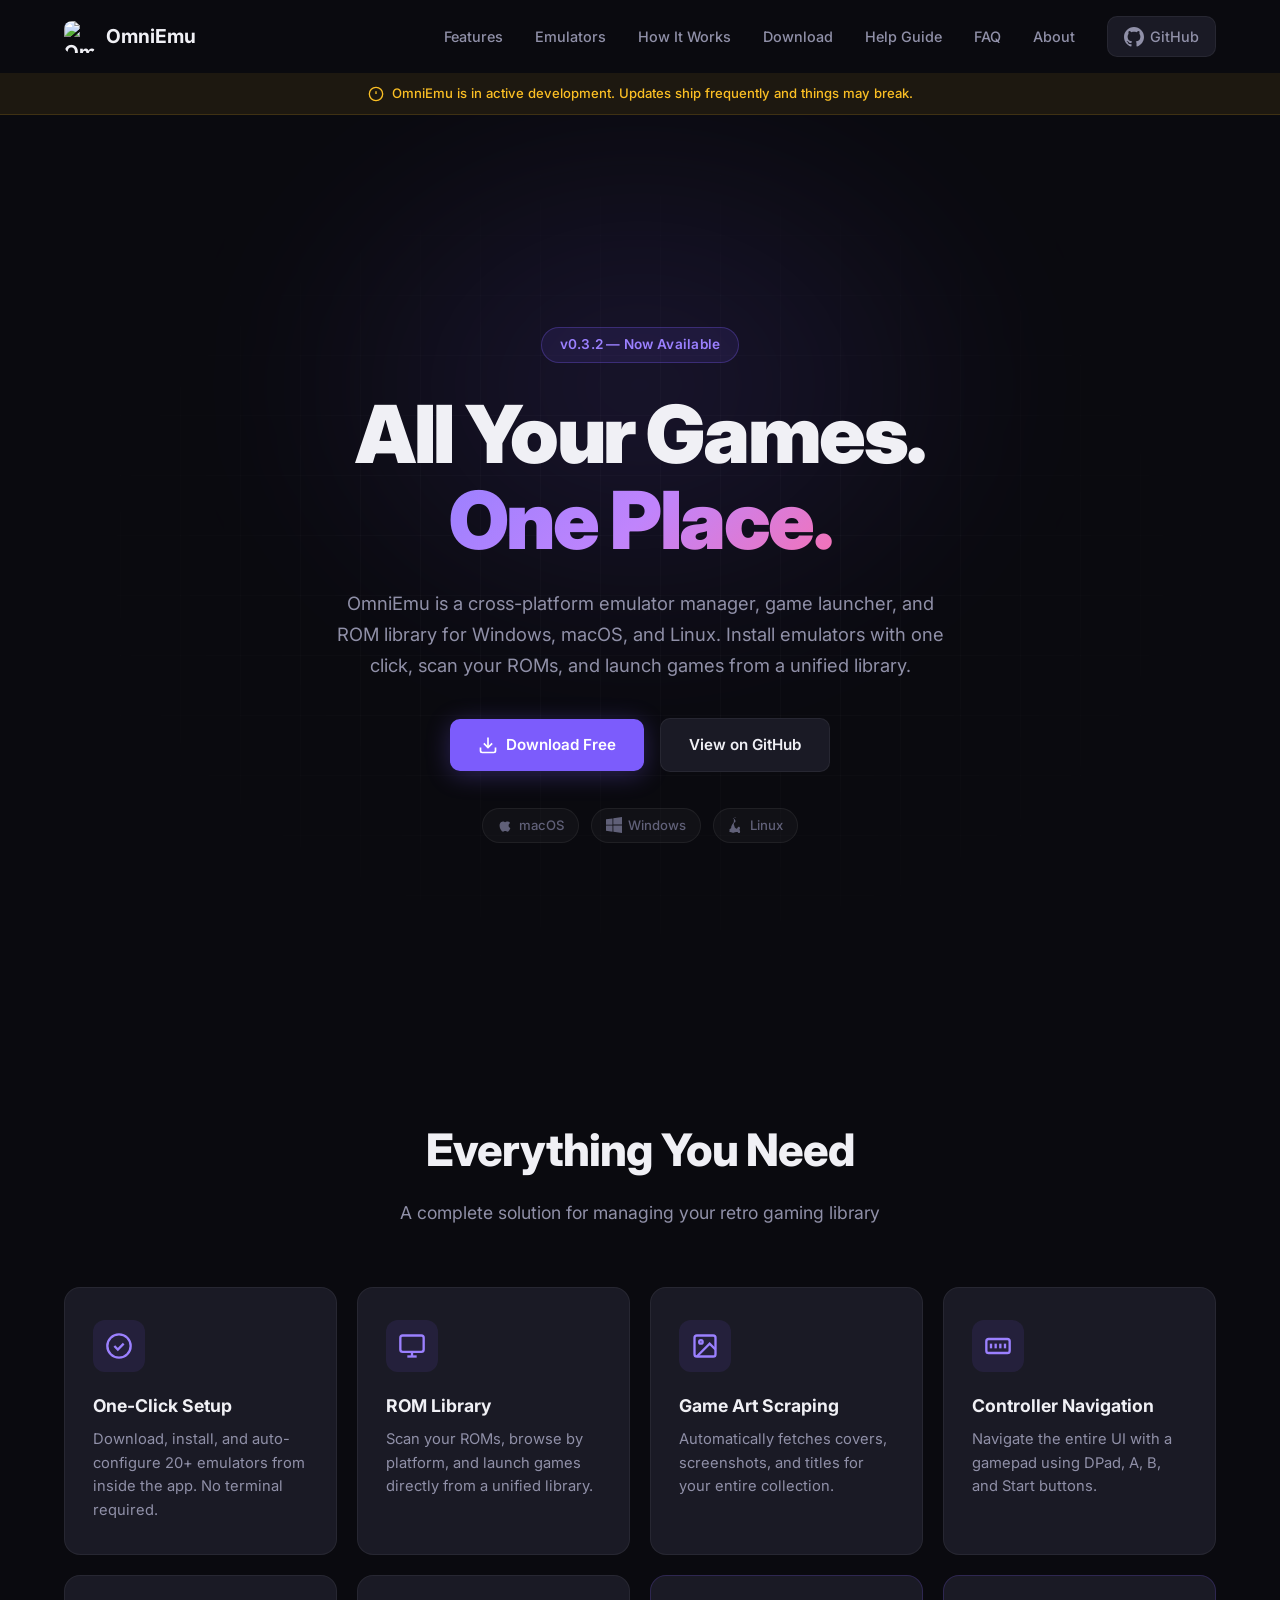
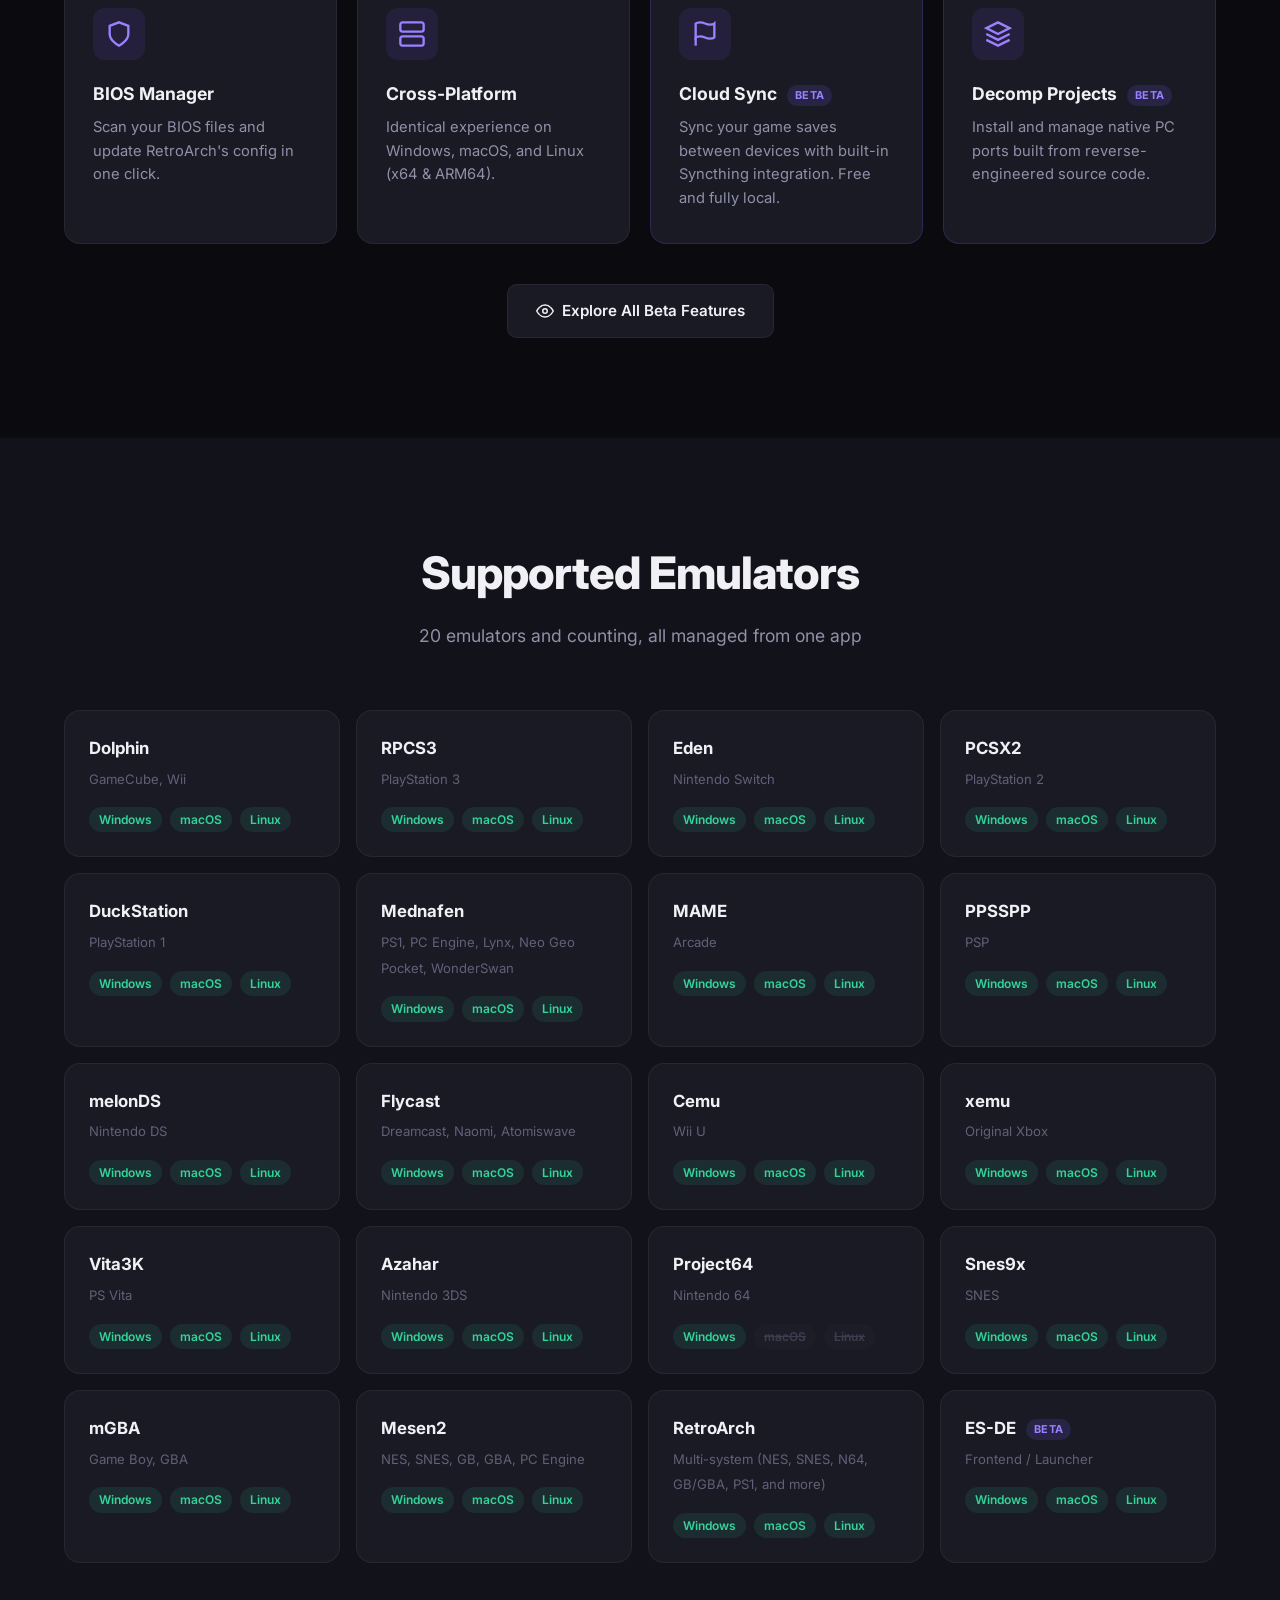
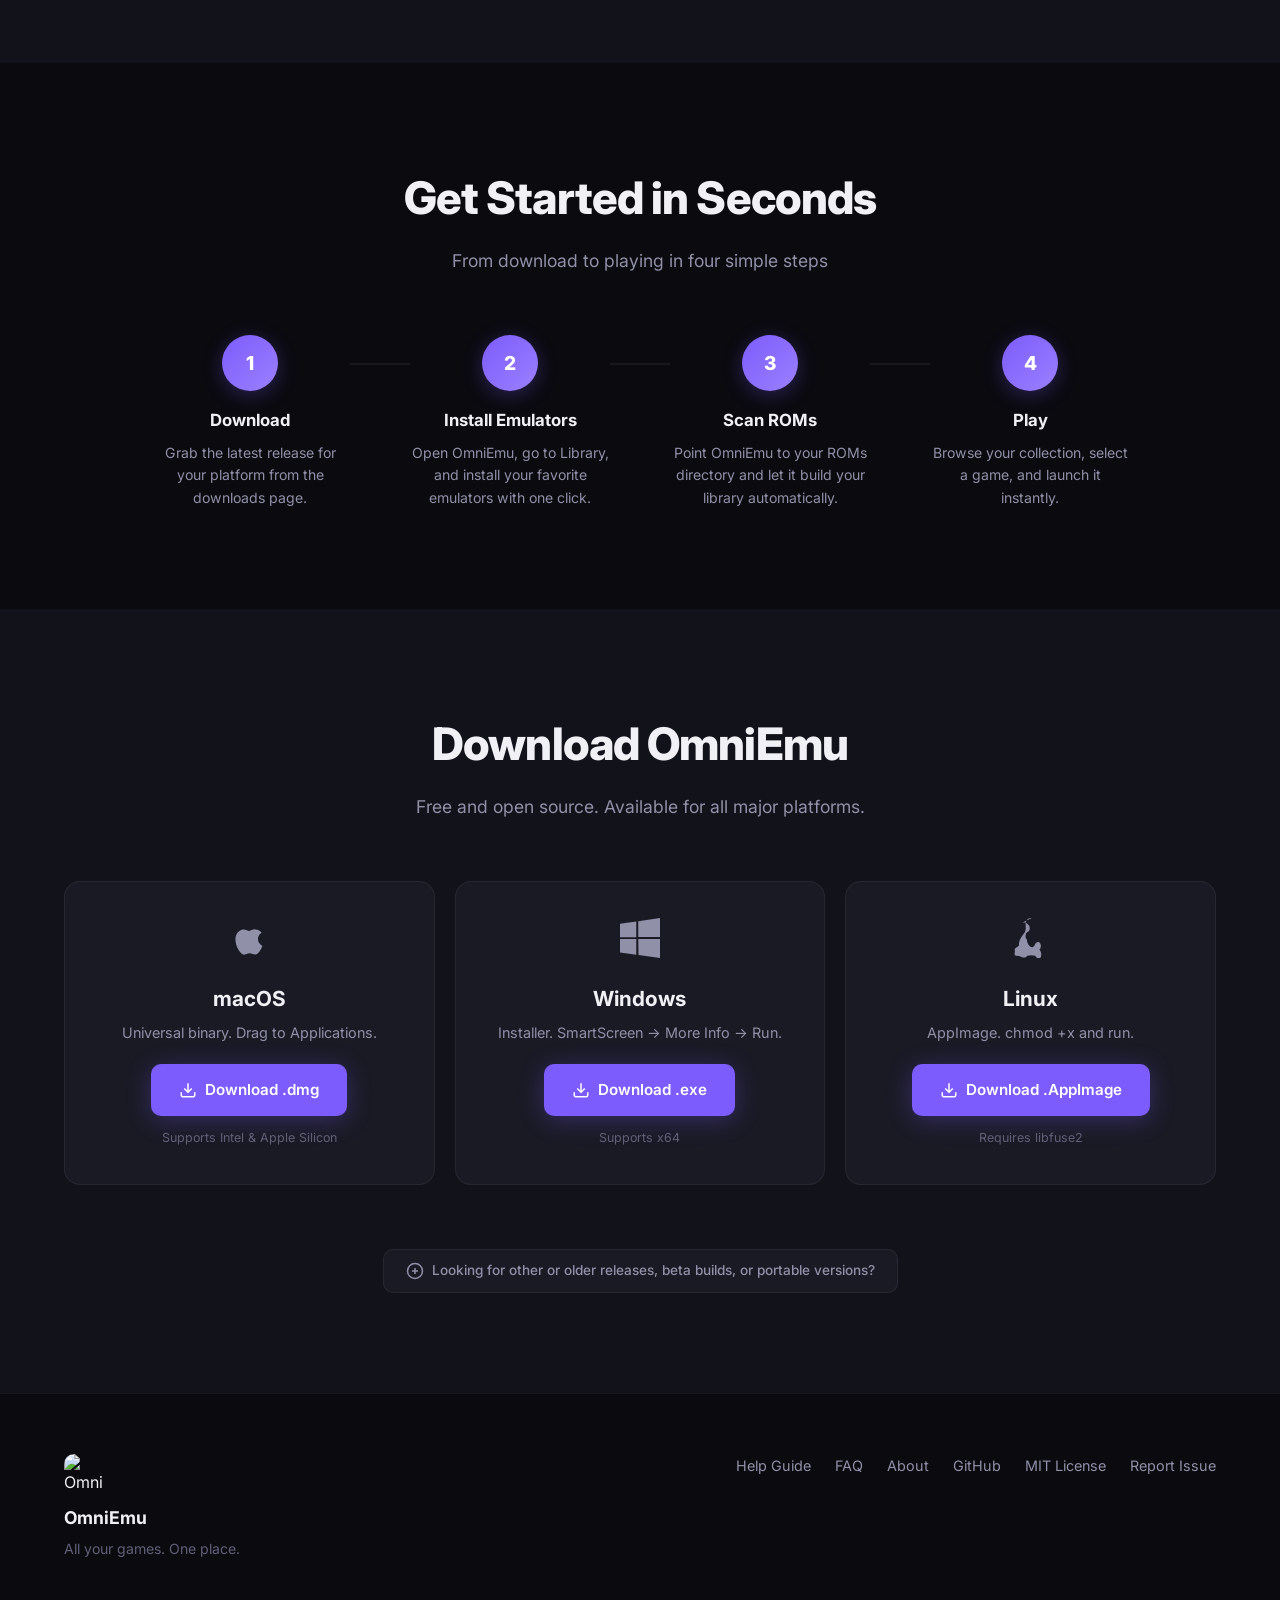
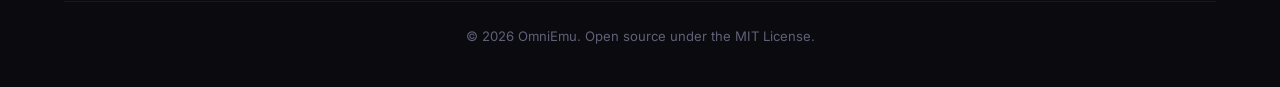
==== commit 32b9ea22: "Enhance About page layout and add mission scroll-through effect; implement rotating text in hero sec" ====
--- a/index.html
+++ b/index.html
@@ -53,7 +53,7 @@
         </div>
         <div class="hero-content">
             <div class="hero-badge">v0.3.2 &mdash; Now Available</div>
-            <h1>All Your Games.<br><span class="gradient-text">One Place.</span></h1>
+            <h1>All Your Games.<br><span class="gradient-text" id="rotate-word">One Place.</span></h1>
             <p class="hero-desc">OmniEmu is a cross-platform emulator manager, game launcher, and ROM library for Windows, macOS, and Linux. Install emulators with one click, scan your ROMs, and launch games from a unified library.</p>
             <div class="hero-buttons">
                 <a href="#download" class="btn btn-primary">
@@ -545,6 +545,22 @@
         document.querySelectorAll('.feature-card, .emulator-card, .step, .download-card').forEach(el => {
             observer.observe(el);
         });
+
+        // Hero rotating text animation
+        (function() {
+            var words = ["One Place.", "All in One App.", "One Library.", "One Launch."];
+            var el = document.getElementById('rotate-word');
+            if (!el) return;
+            var i = 0;
+            setInterval(function() {
+                el.classList.add('hidden');
+                setTimeout(function() {
+                    i = (i + 1) % words.length;
+                    el.textContent = words[i];
+                    el.classList.remove('hidden');
+                }, 250);
+            }, 2800);
+        })();
     </script>
 </body>
 </html>
--- a/style.css
+++ b/style.css
@@ -231,6 +231,20 @@
     -webkit-background-clip: text;
     -webkit-text-fill-color: transparent;
     background-clip: text;
+}
+
+#rotate-word {
+    display: inline-block;
+    transition: opacity 0.25s ease, transform 0.25s ease;
+    background: linear-gradient(135deg, var(--accent-light), #c084fc, #f472b6);
+    -webkit-background-clip: text;
+    -webkit-text-fill-color: transparent;
+    background-clip: text;
+}
+
+#rotate-word.hidden {
+    opacity: 0;
+    transform: translateY(10px);
 }
 
 .hero-desc {
@@ -1326,30 +1340,50 @@
 }
 
 /* ── About Page ── */
-.about-grid {
-    display: grid;
-    grid-template-columns: 1fr 300px;
-    gap: 48px;
-    align-items: start;
-}
-
-.about-main h2 {
+.mission-section {
+    min-height: 80vh;
+}
+
+.mission-reading {
+    max-width: 720px;
+    margin: 0 auto;
+}
+
+.mission-line {
+    opacity: 0;
+    transform: translateY(24px);
+    transition: opacity 0.7s ease, transform 0.7s ease;
+    margin-bottom: 28px;
+    font-size: 1.15rem;
+    line-height: 1.8;
+    color: var(--text-secondary);
+}
+
+.mission-line.visible {
+    opacity: 1;
+    transform: translateY(0);
+}
+
+.mission-line:first-child {
     font-size: 2rem;
     font-weight: 800;
-    margin-bottom: 20px;
-}
-
-.about-main p {
-    color: var(--text-secondary);
-    font-size: 1rem;
-    line-height: 1.7;
-    margin-bottom: 16px;
+    color: var(--text-primary);
+    margin-bottom: 40px;
+}
+
+.mission-highlight {
+    font-size: 1.5rem !important;
+    font-weight: 700;
+    color: var(--accent-light) !important;
+    text-align: center;
+    padding: 20px 0;
 }
 
 .about-stats {
     display: grid;
-    grid-template-columns: 1fr 1fr;
+    grid-template-columns: repeat(4, 1fr);
     gap: 12px;
+    margin-top: 60px;
 }
 
 .stat-card {
@@ -1468,12 +1502,16 @@
         grid-template-columns: 1fr;
     }
 
-    .about-grid {
-        grid-template-columns: 1fr;
-    }
-
     .about-stats {
         grid-template-columns: repeat(2, 1fr);
+    }
+
+    .mission-line:first-child {
+        font-size: 1.6rem;
+    }
+
+    .mission-highlight {
+        font-size: 1.2rem !important;
     }
 
     .toc-grid {
@@ -1503,4 +1541,8 @@
     .about-stats {
         grid-template-columns: 1fr 1fr;
     }
-}
+
+    .mission-line {
+        font-size: 1rem;
+    }
+}
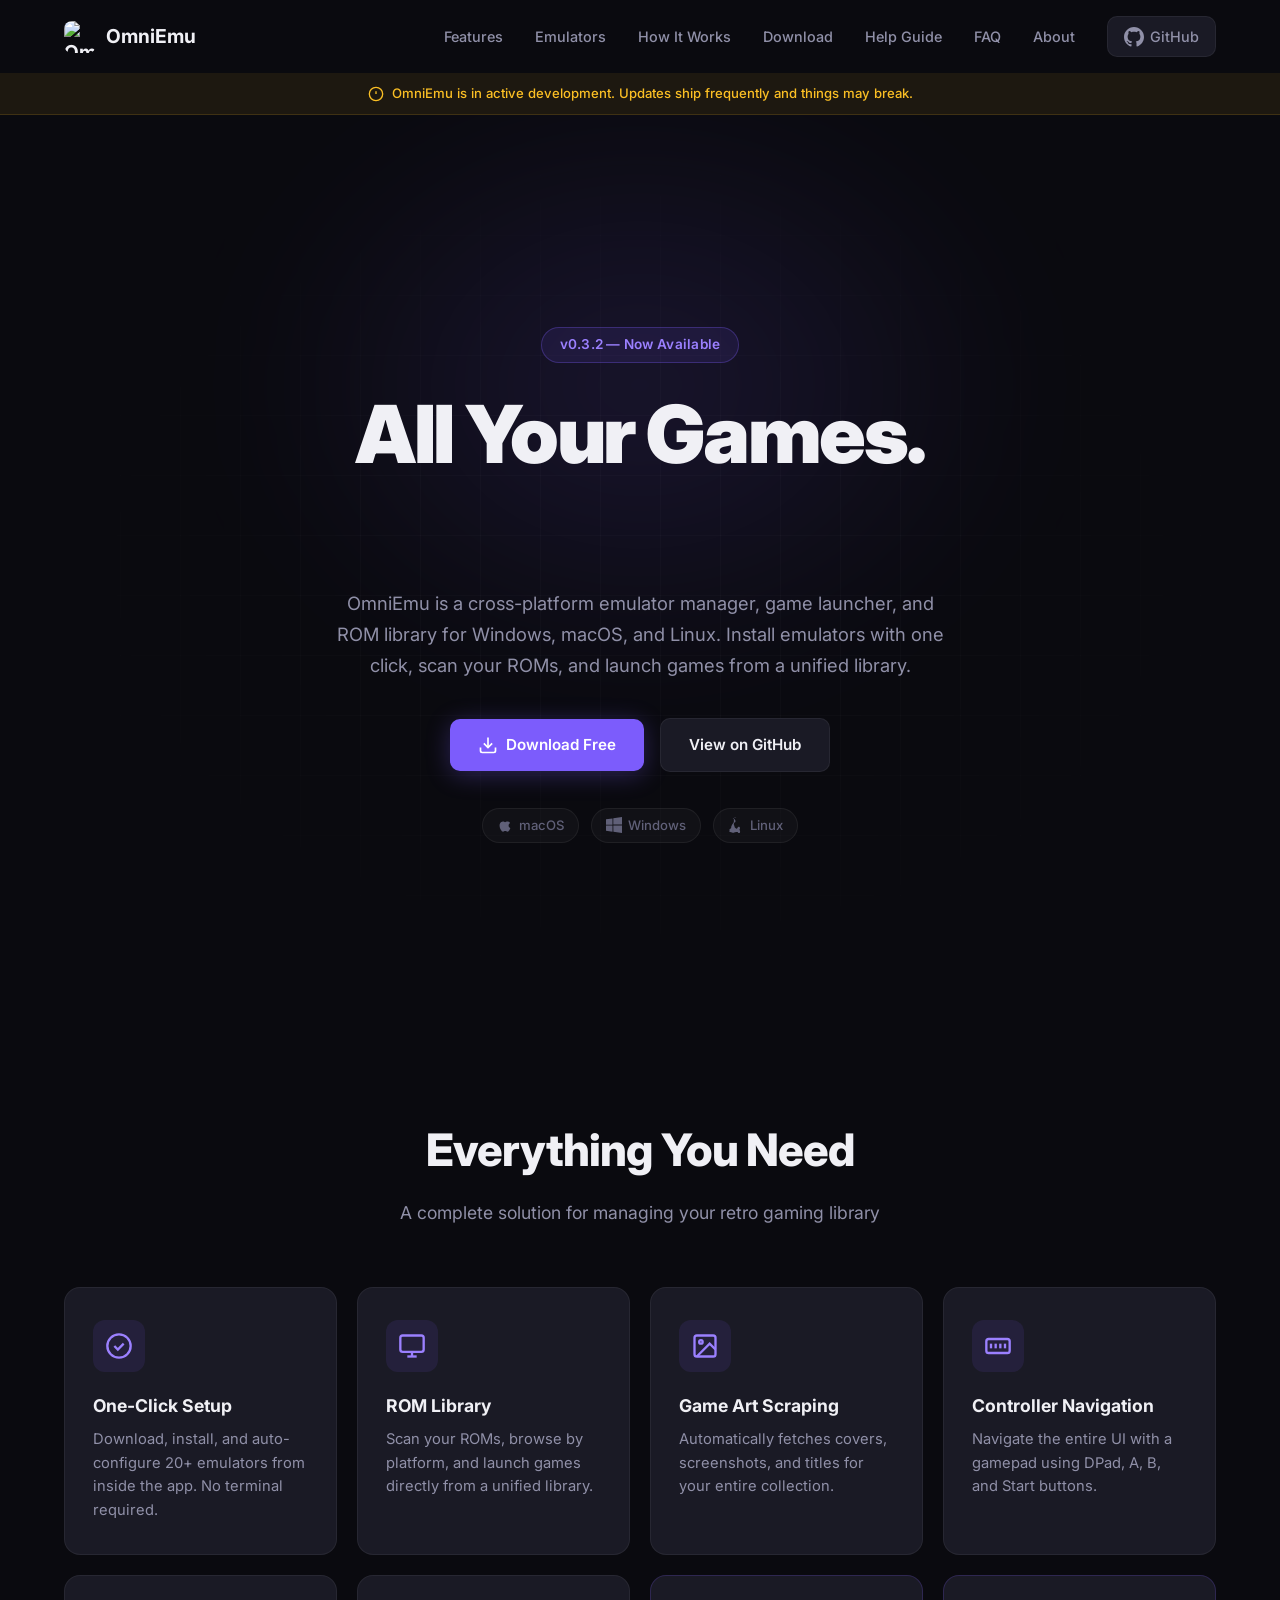
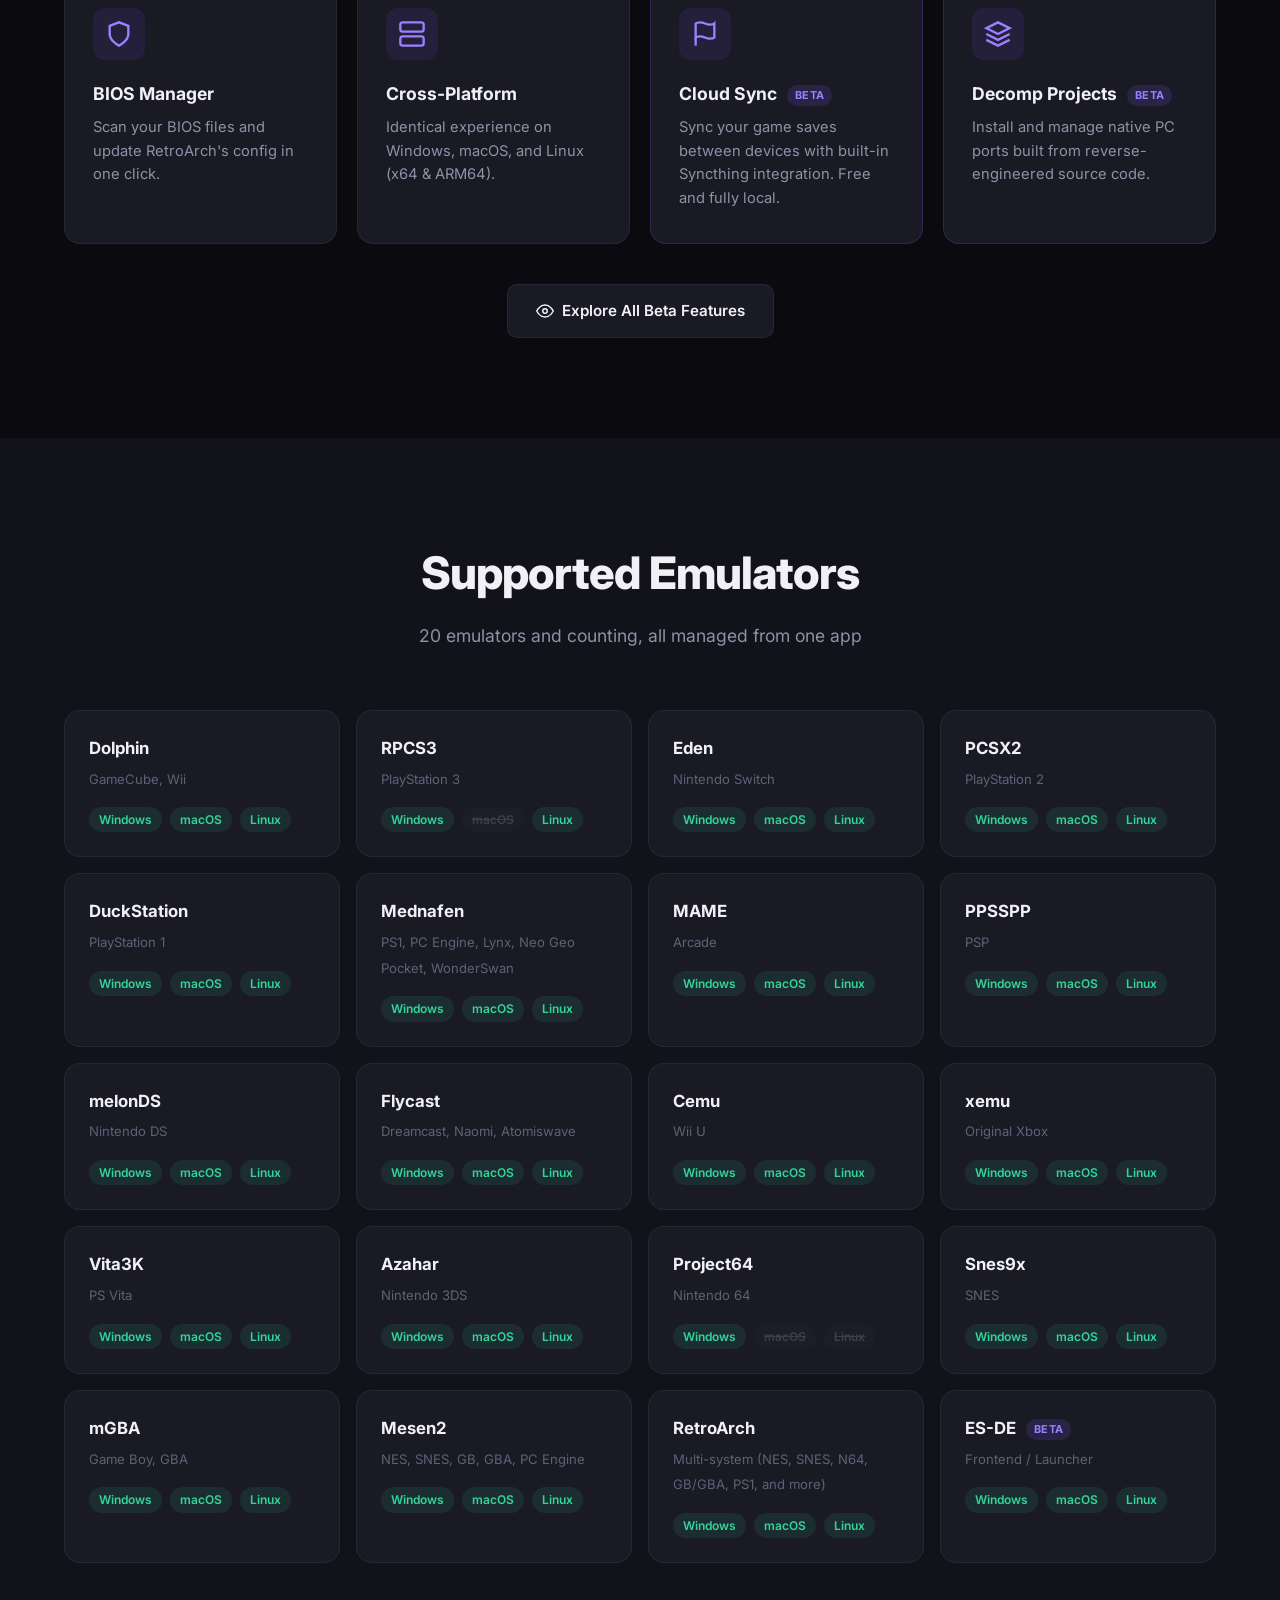
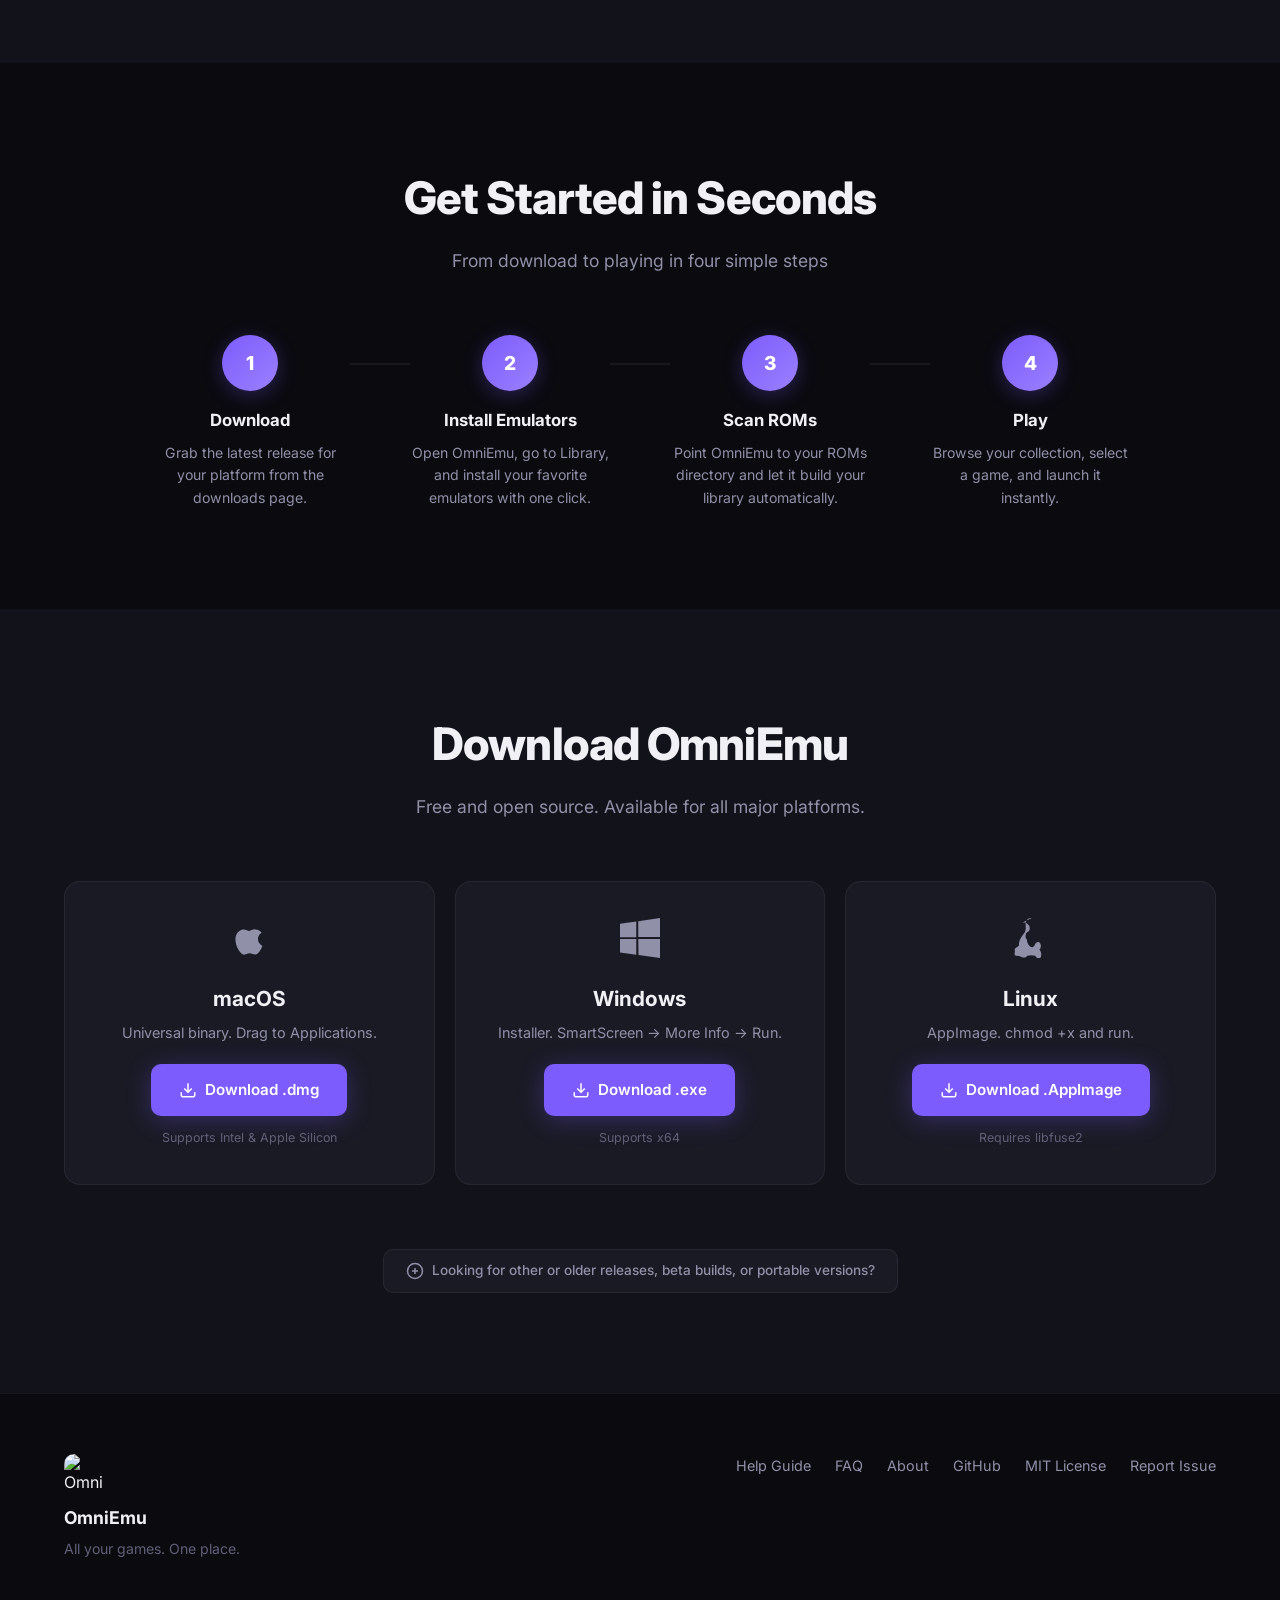
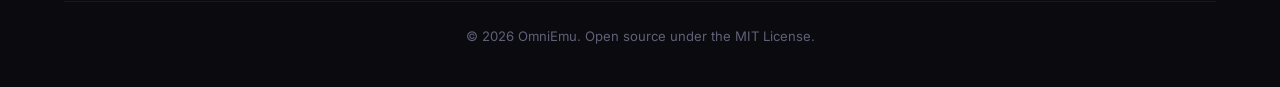
==== commit 1861a635: "small update" ====
--- a/index.html
+++ b/index.html
@@ -181,7 +181,7 @@
                     </div>
                     <div class="emulator-platforms">
                         <span class="check">Windows</span>
-                        <span class="check">macOS</span>
+                        <span class="check-unavail">macOS</span>
                         <span class="check">Linux</span>
                     </div>
                 </div>
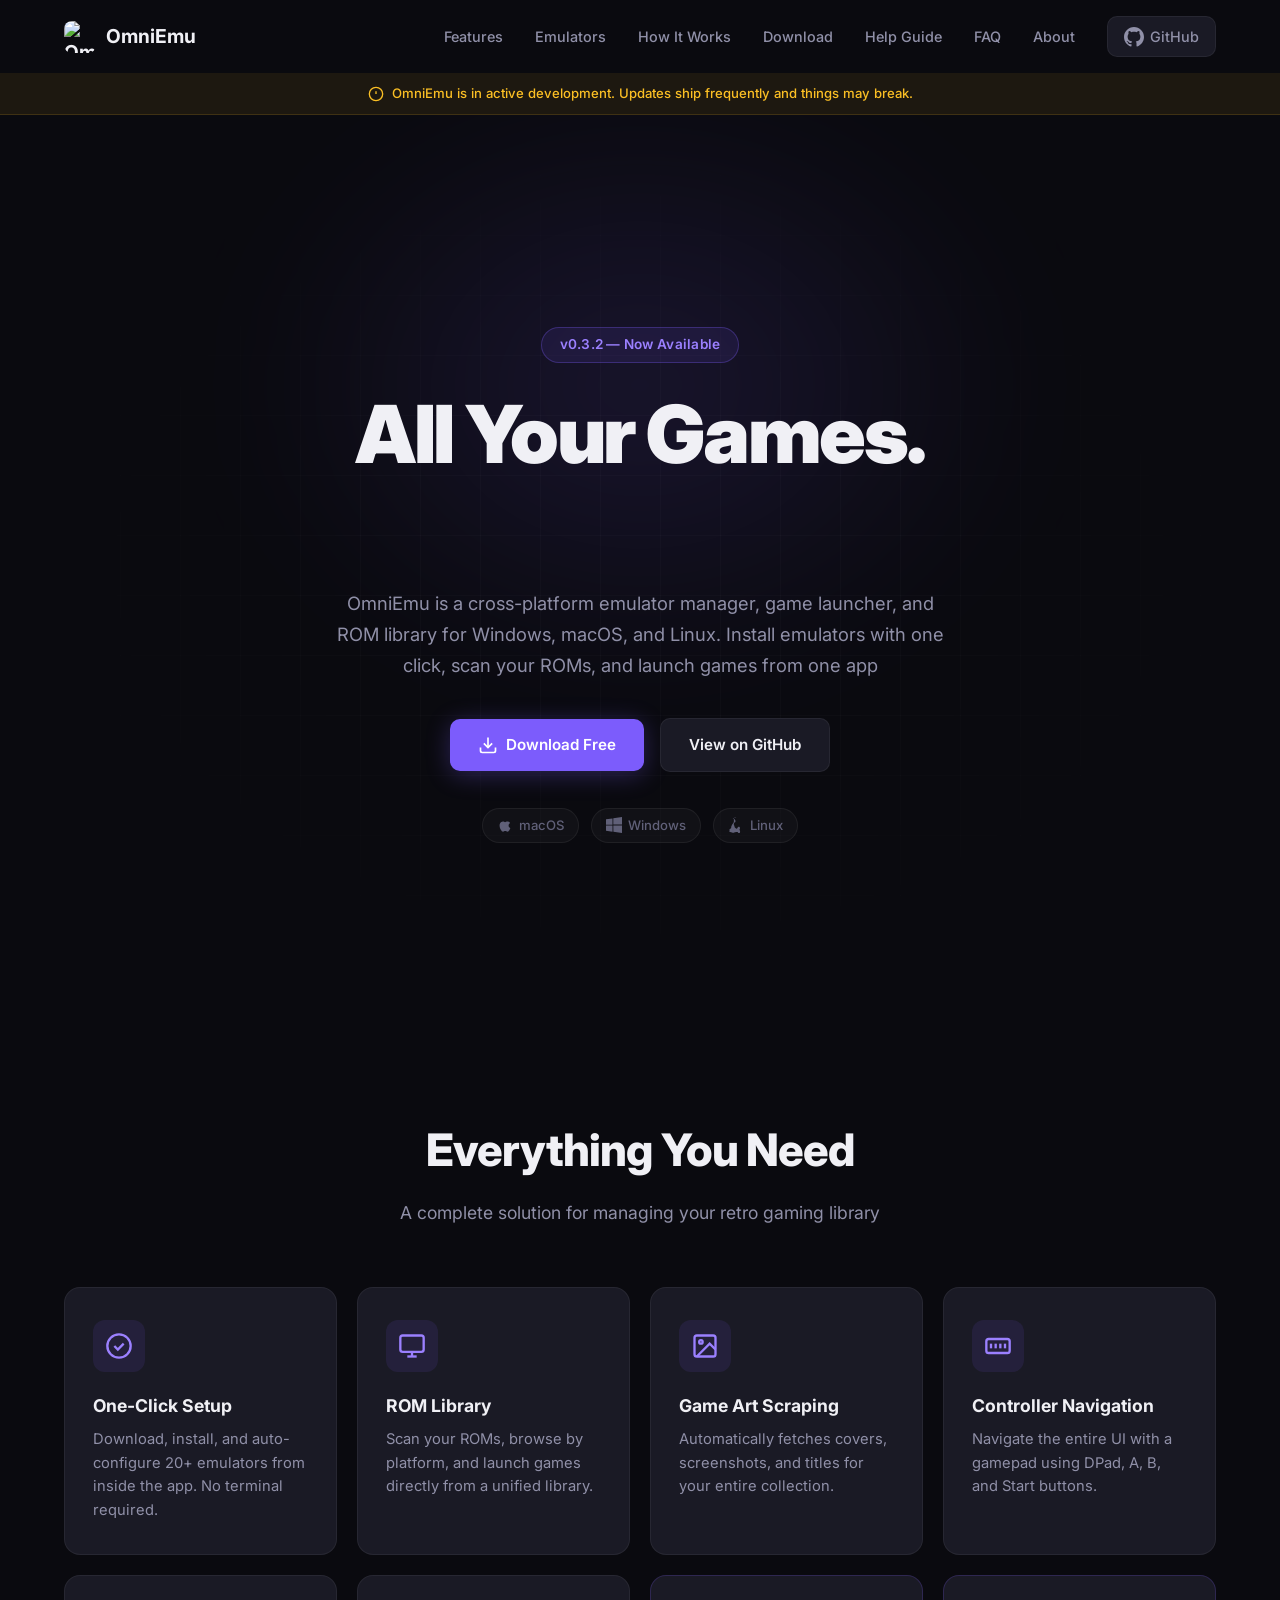
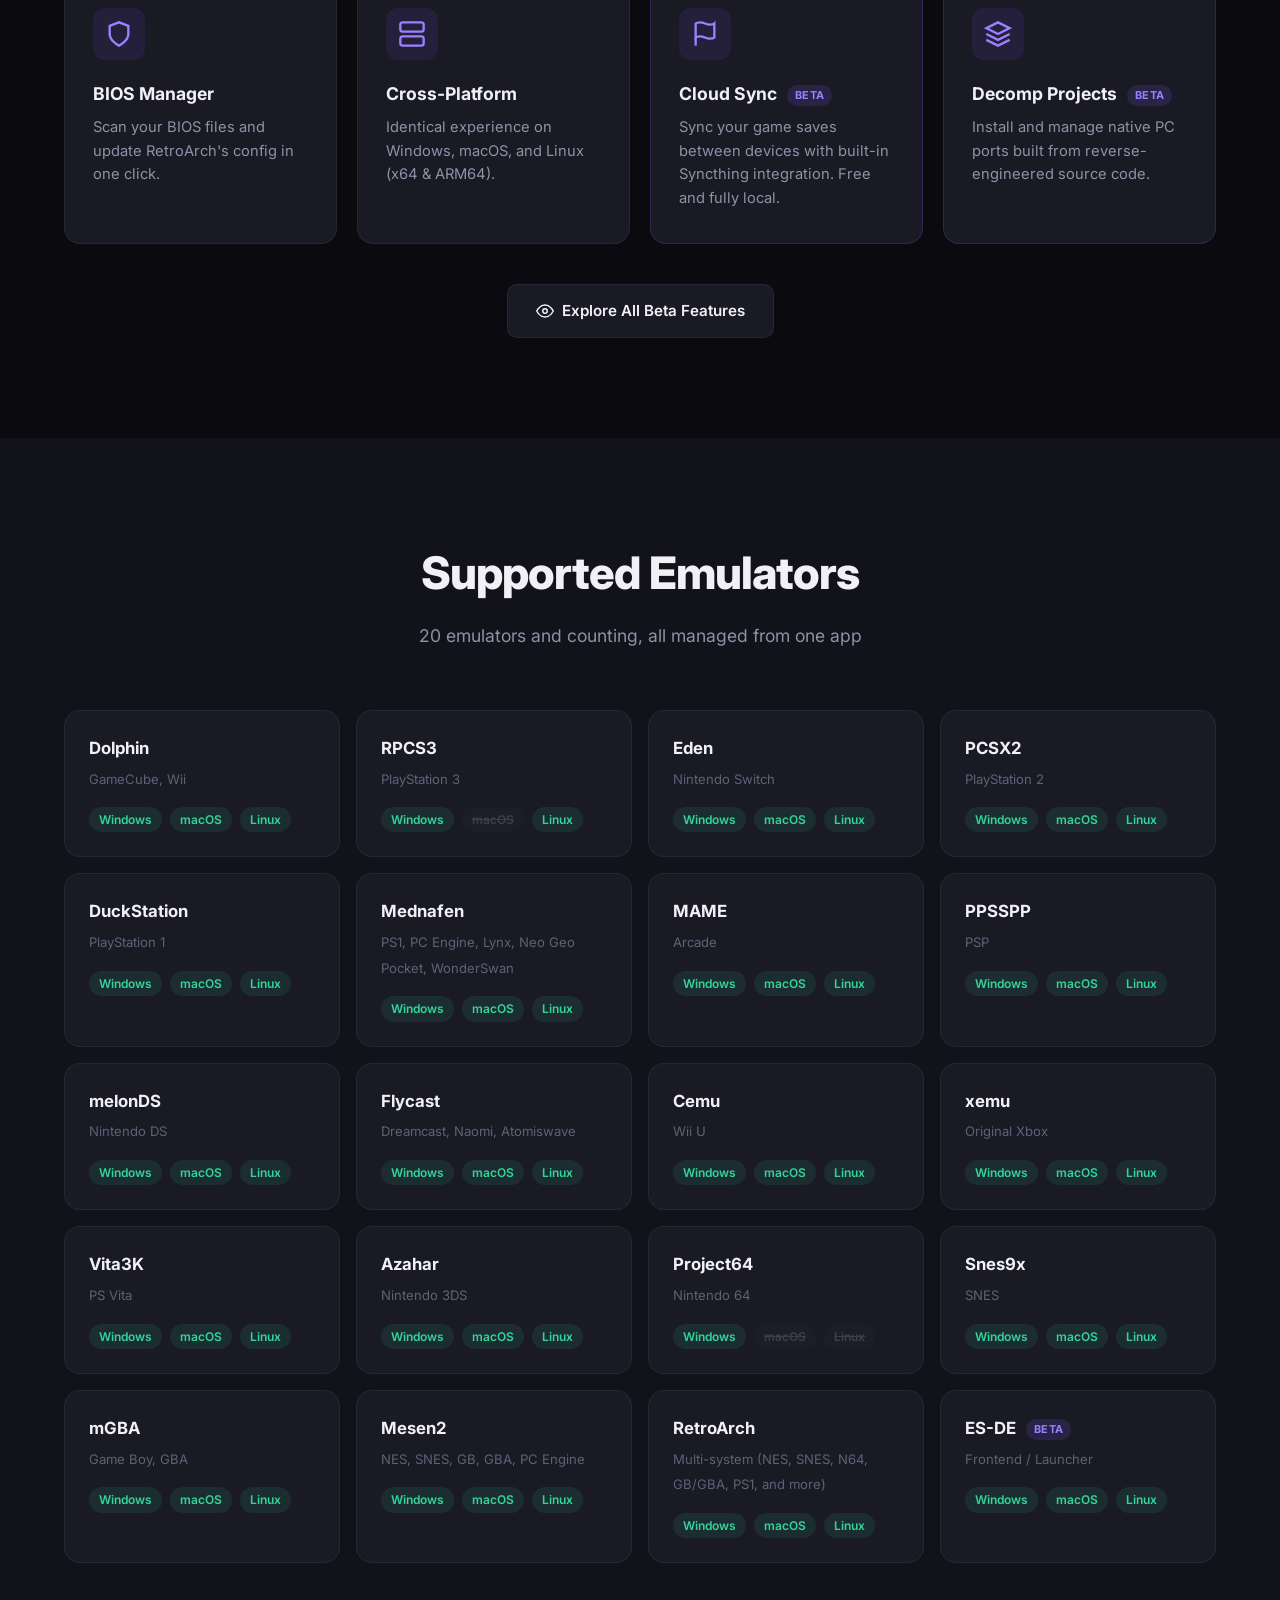
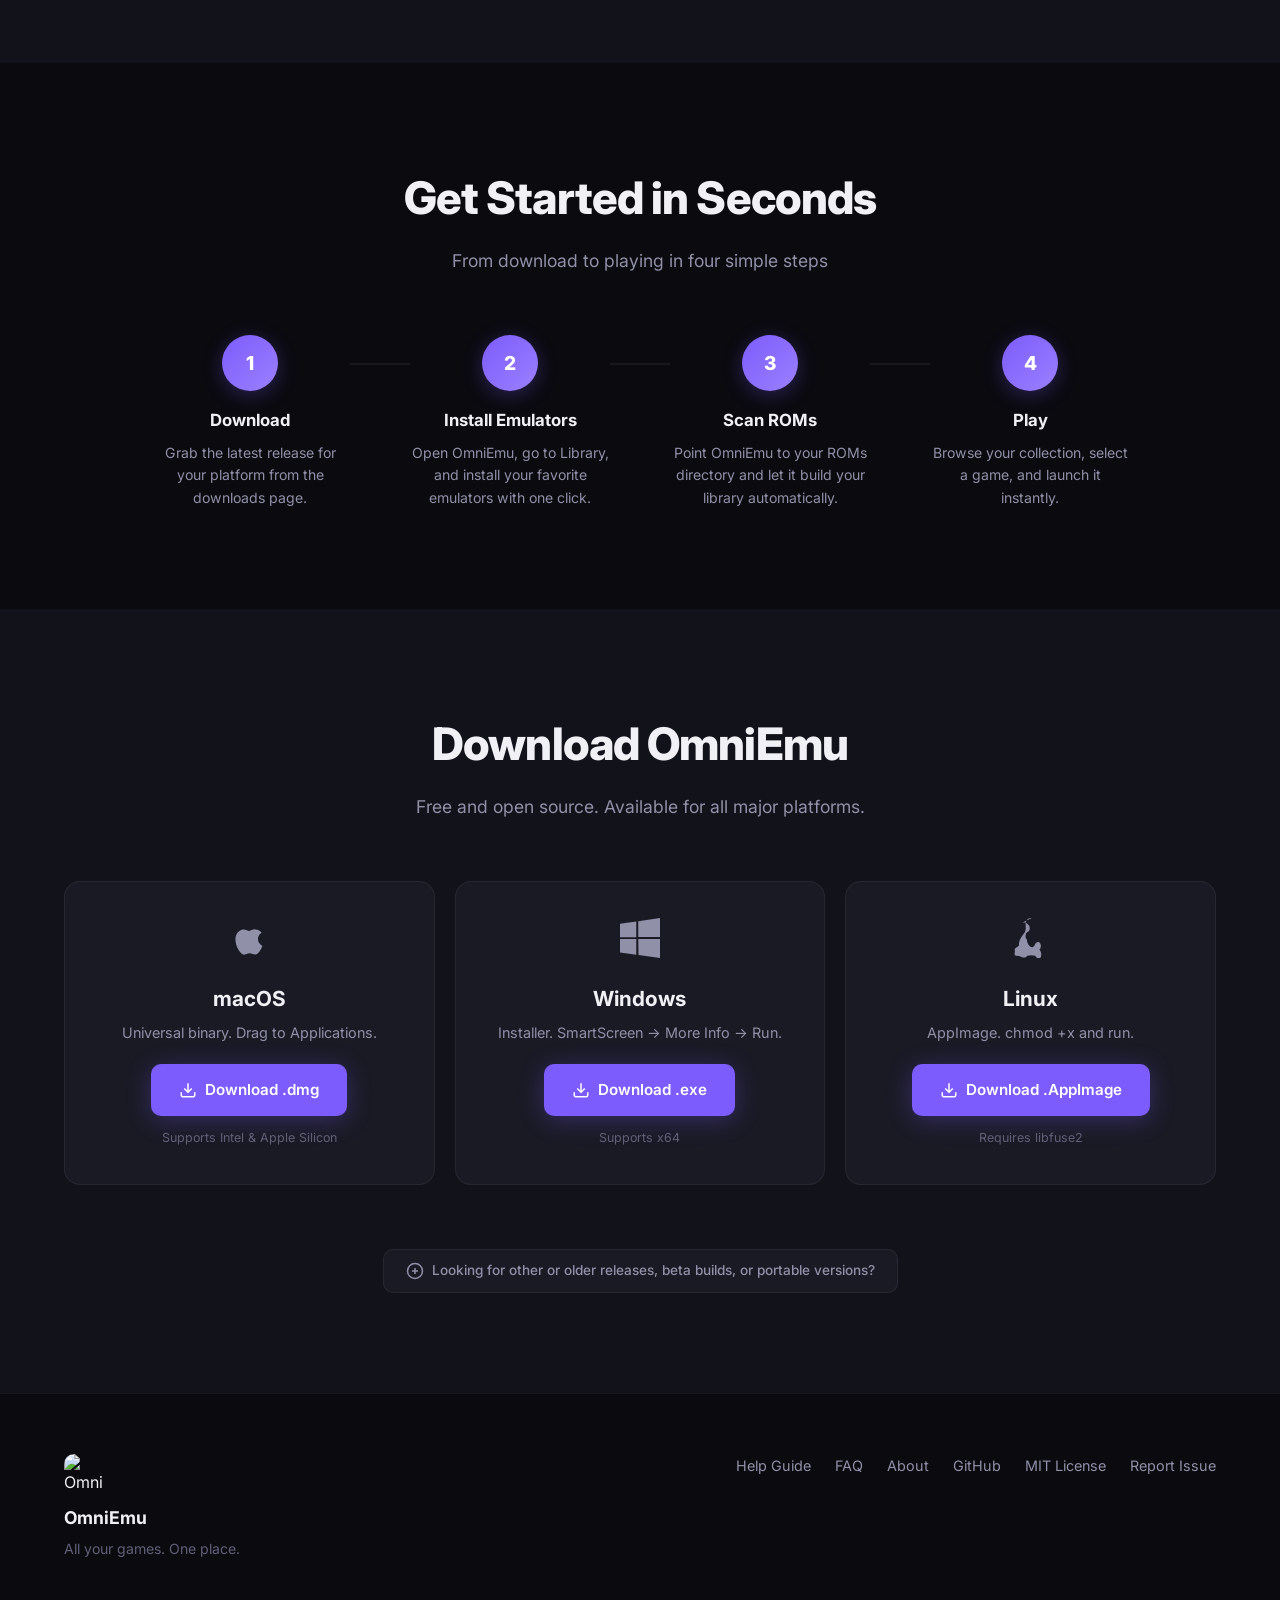
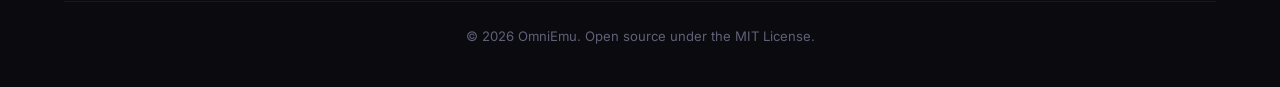
==== commit 2b507e8c: "update" ====
--- a/index.html
+++ b/index.html
@@ -54,7 +54,7 @@
         <div class="hero-content">
             <div class="hero-badge">v0.3.2 &mdash; Now Available</div>
             <h1>All Your Games.<br><span class="gradient-text" id="rotate-word">One Place.</span></h1>
-            <p class="hero-desc">OmniEmu is a cross-platform emulator manager, game launcher, and ROM library for Windows, macOS, and Linux. Install emulators with one click, scan your ROMs, and launch games from a unified library.</p>
+            <p class="hero-desc">OmniEmu is a cross-platform emulator manager, game launcher, and ROM library for Windows, macOS, and Linux. Install emulators with one click, scan your ROMs, and launch games from one app</p>
             <div class="hero-buttons">
                 <a href="#download" class="btn btn-primary">
                     <svg width="20" height="20" viewBox="0 0 24 24" fill="none" stroke="currentColor" stroke-width="2"><path d="M21 15v4a2 2 0 0 1-2 2H5a2 2 0 0 1-2-2v-4"/><polyline points="7 10 12 15 17 10"/><line x1="12" y1="15" x2="12" y2="3"/></svg>
@@ -498,6 +498,11 @@
         </div>
     </section>
 
+    <!-- Back to Top -->
+    <button class="back-to-top" id="backToTop" aria-label="Back to top">
+        <svg width="20" height="20" viewBox="0 0 24 24" fill="none" stroke="currentColor" stroke-width="2.5"><polyline points="18 15 12 9 6 15"/></svg>
+    </button>
+
     <script>
         // Mobile nav toggle
         const toggle = document.querySelector('.nav-toggle');
@@ -544,6 +549,15 @@
 
         document.querySelectorAll('.feature-card, .emulator-card, .step, .download-card').forEach(el => {
             observer.observe(el);
+        });
+
+        // Back to top button
+        const backToTop = document.getElementById('backToTop');
+        window.addEventListener('scroll', () => {
+            backToTop.classList.toggle('show', window.scrollY > 600);
+        });
+        backToTop.addEventListener('click', () => {
+            window.scrollTo({ top: 0, behavior: 'smooth' });
         });
 
         // Hero rotating text animation
--- a/style.css
+++ b/style.css
@@ -102,6 +102,24 @@
     color: var(--text-secondary);
     transition: color var(--transition);
     font-weight: 500;
+    position: relative;
+}
+
+.nav-links a::after {
+    content: '';
+    position: absolute;
+    bottom: -4px;
+    left: 0;
+    width: 0;
+    height: 2px;
+    background: var(--accent-light);
+    border-radius: 2px;
+    transition: width 0.25s ease;
+}
+
+.nav-links a:hover::after,
+.nav-links a.active::after {
+    width: 100%;
 }
 
 .nav-links a:hover {
@@ -216,6 +234,12 @@
     font-weight: 600;
     margin-bottom: 28px;
     letter-spacing: 0.02em;
+    animation: badgePulse 3s ease-in-out infinite;
+}
+
+@keyframes badgePulse {
+    0%, 100% { box-shadow: 0 0 0 0 rgba(124, 92, 252, 0.2); }
+    50% { box-shadow: 0 0 0 8px rgba(124, 92, 252, 0); }
 }
 
 .hero h1 {
@@ -302,6 +326,10 @@
     transform: translateY(-2px);
 }
 
+.btn:active {
+    transform: translateY(1px) scale(0.98);
+}
+
 .hero-platforms {
     display: flex;
     align-items: center;
@@ -377,6 +405,7 @@
     background: var(--bg-card-hover);
     border-color: var(--border-hover);
     transform: translateY(-4px);
+    box-shadow: 0 8px 32px rgba(124, 92, 252, 0.1);
 }
 
 .feature-card-beta {
@@ -1546,3 +1575,65 @@
         font-size: 1rem;
     }
 }
+
+/* ── Back to Top ── */
+.back-to-top {
+    position: fixed;
+    bottom: 32px;
+    right: 32px;
+    width: 44px;
+    height: 44px;
+    border-radius: 50%;
+    background: var(--accent);
+    color: #fff;
+    border: none;
+    cursor: pointer;
+    display: flex;
+    align-items: center;
+    justify-content: center;
+    box-shadow: 0 4px 20px var(--accent-glow);
+    opacity: 0;
+    transform: translateY(12px);
+    transition: opacity 0.3s ease, transform 0.3s ease, background 0.2s ease;
+    z-index: 90;
+    pointer-events: none;
+}
+
+.back-to-top.show {
+    opacity: 1;
+    transform: translateY(0);
+    pointer-events: auto;
+}
+
+.back-to-top:hover {
+    background: var(--accent-light);
+    transform: translateY(-2px);
+}
+
+/* ── Page Load ── */
+body {
+    animation: pageLoad 0.5s ease;
+}
+
+@keyframes pageLoad {
+    from { opacity: 0; }
+    to { opacity: 1; }
+}
+
+/* ── Download card hover glow ── */
+.download-card:hover {
+    border-color: var(--border-hover);
+    transform: translateY(-4px);
+    box-shadow: 0 8px 32px rgba(124, 92, 252, 0.08);
+}
+
+/* ── Emulator card hover glow ── */
+.emulator-card:hover {
+    box-shadow: 0 4px 20px rgba(124, 92, 252, 0.08);
+}
+
+/* ── Step hover ── */
+.step:hover .step-number {
+    background: var(--accent-light);
+    box-shadow: 0 4px 24px rgba(155, 128, 255, 0.4);
+}
